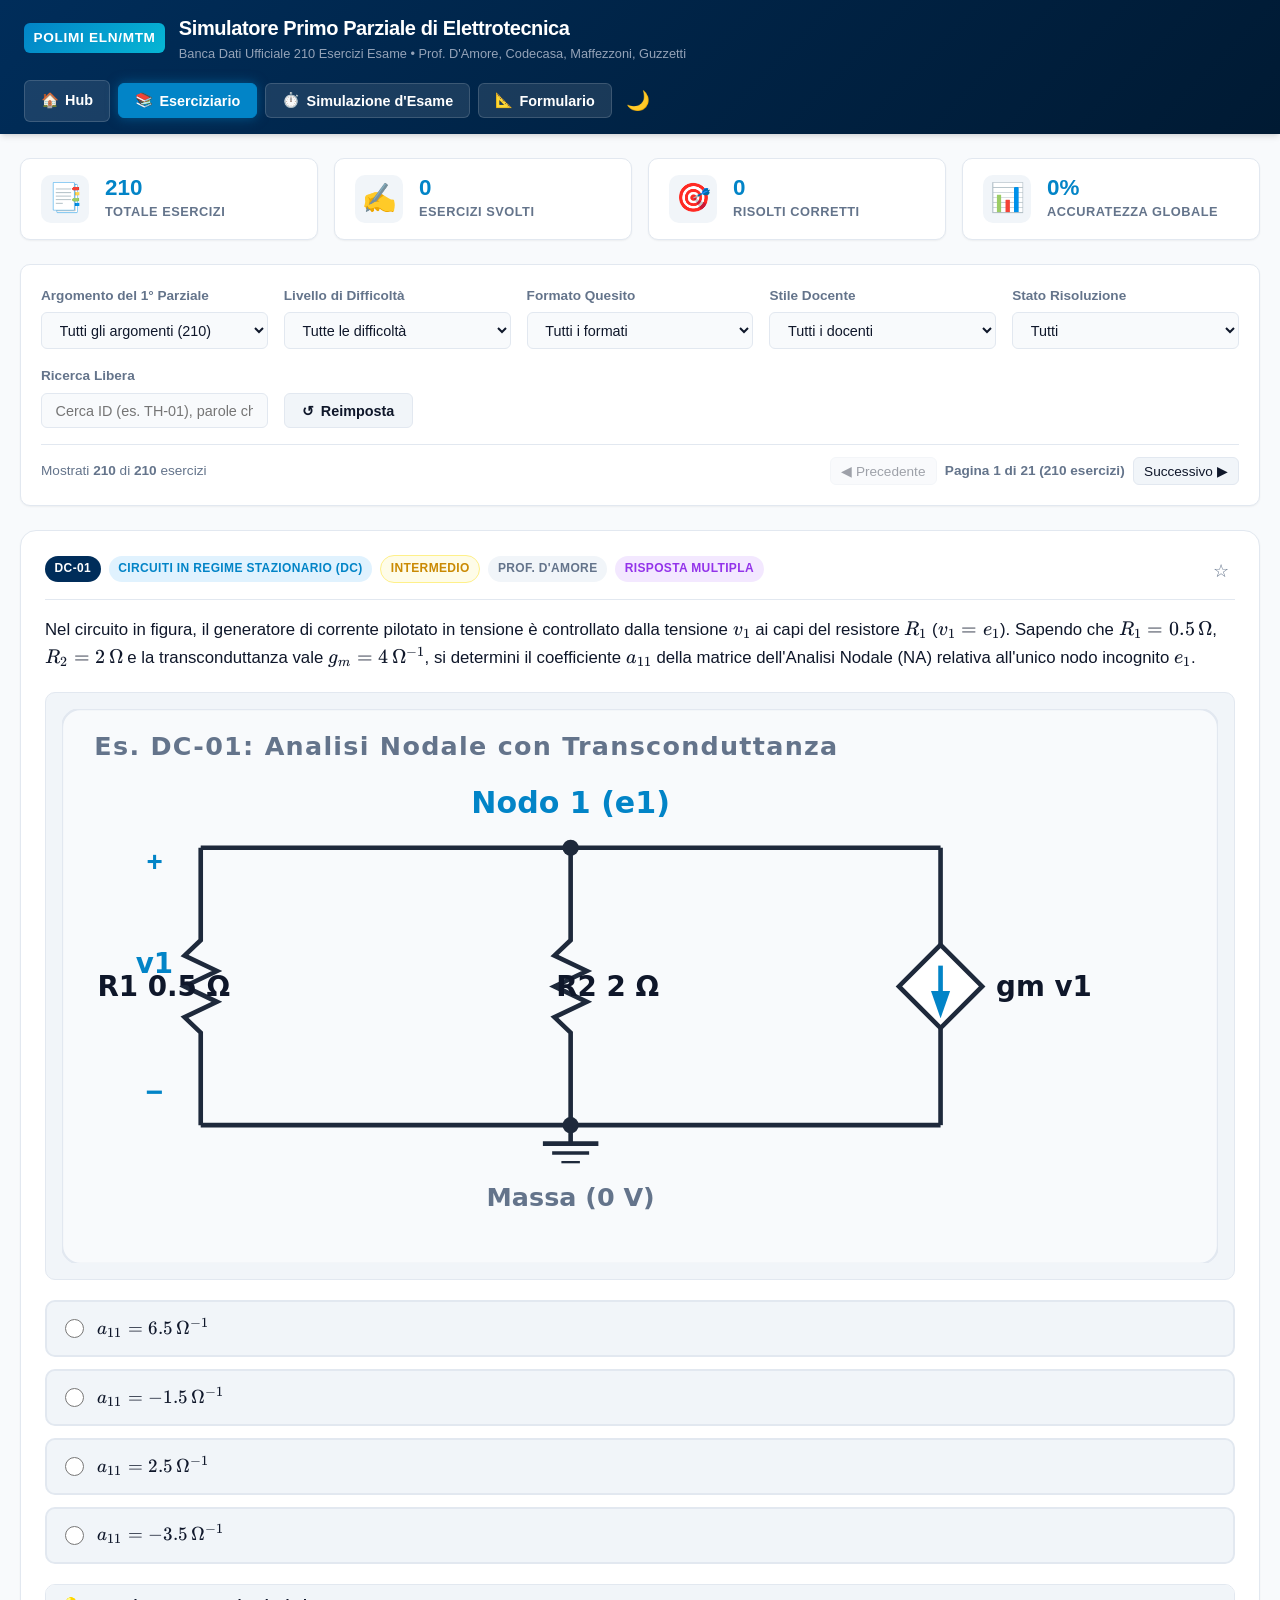
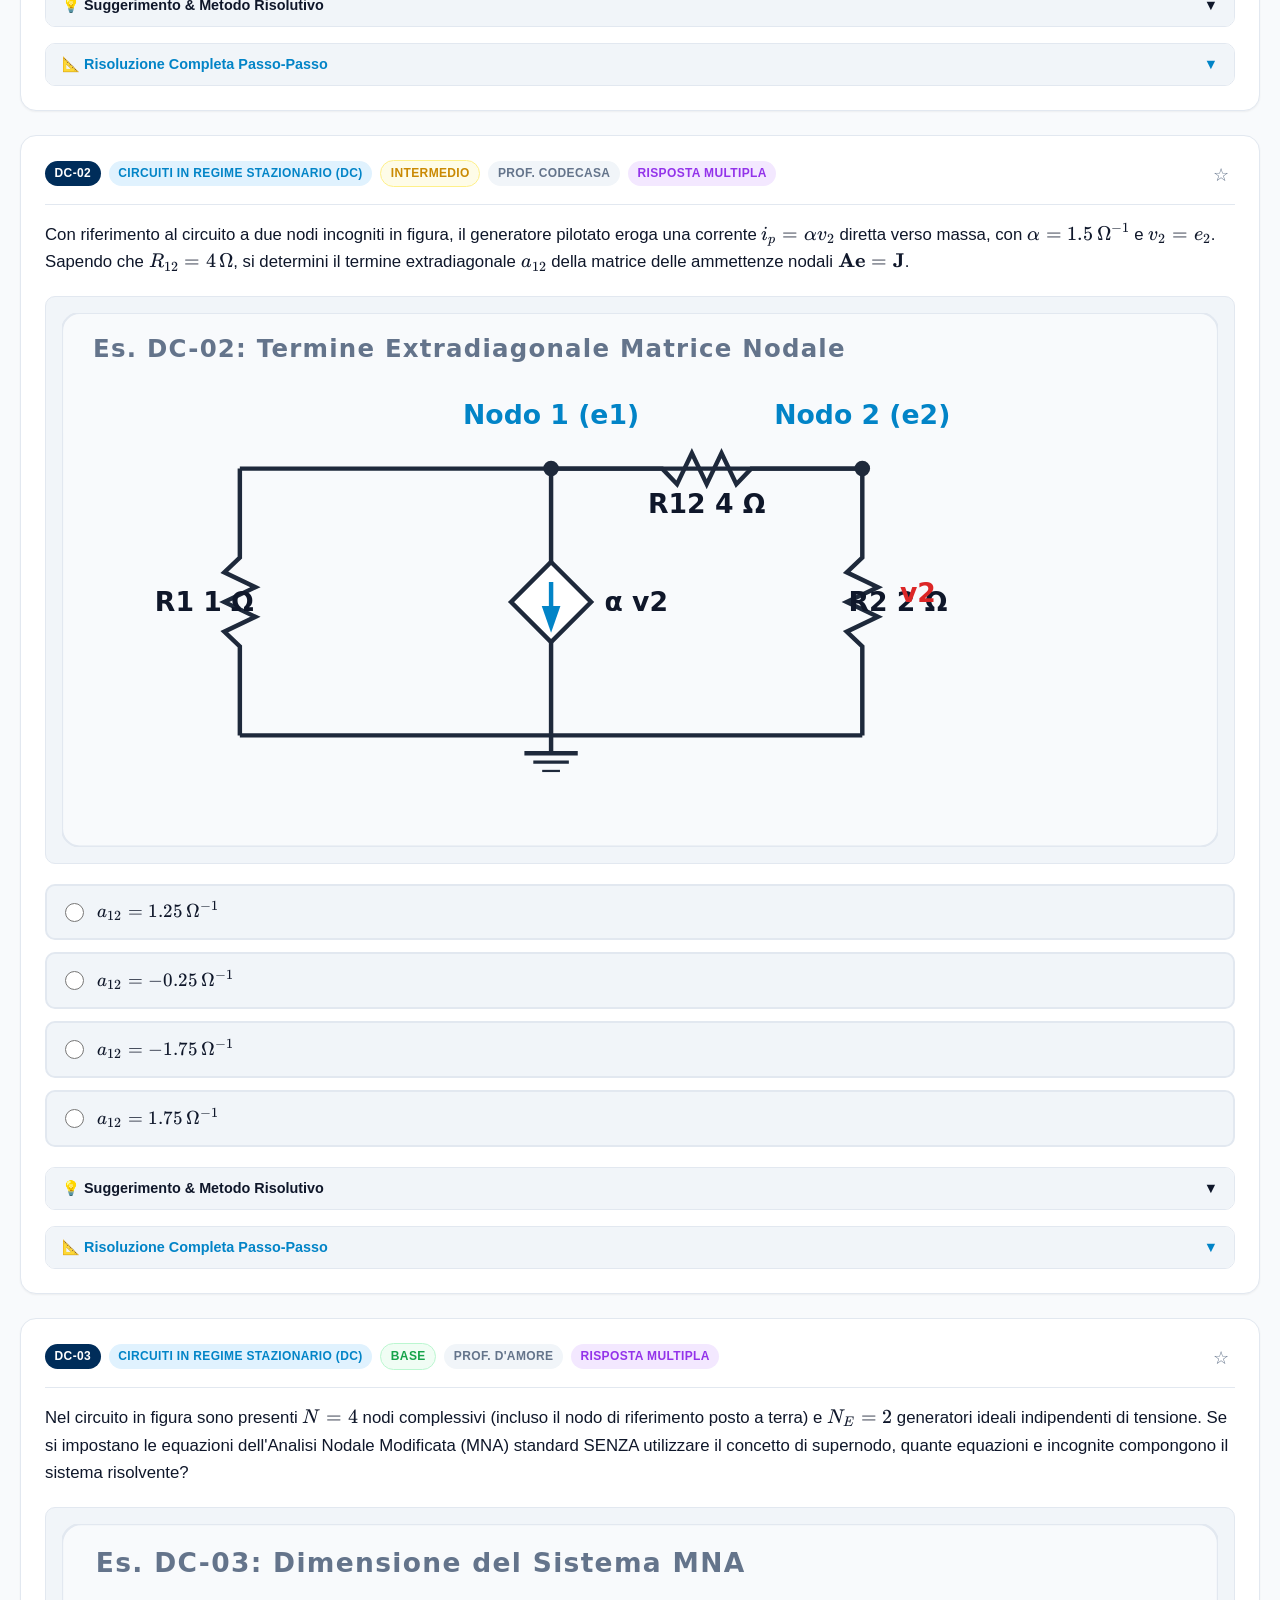
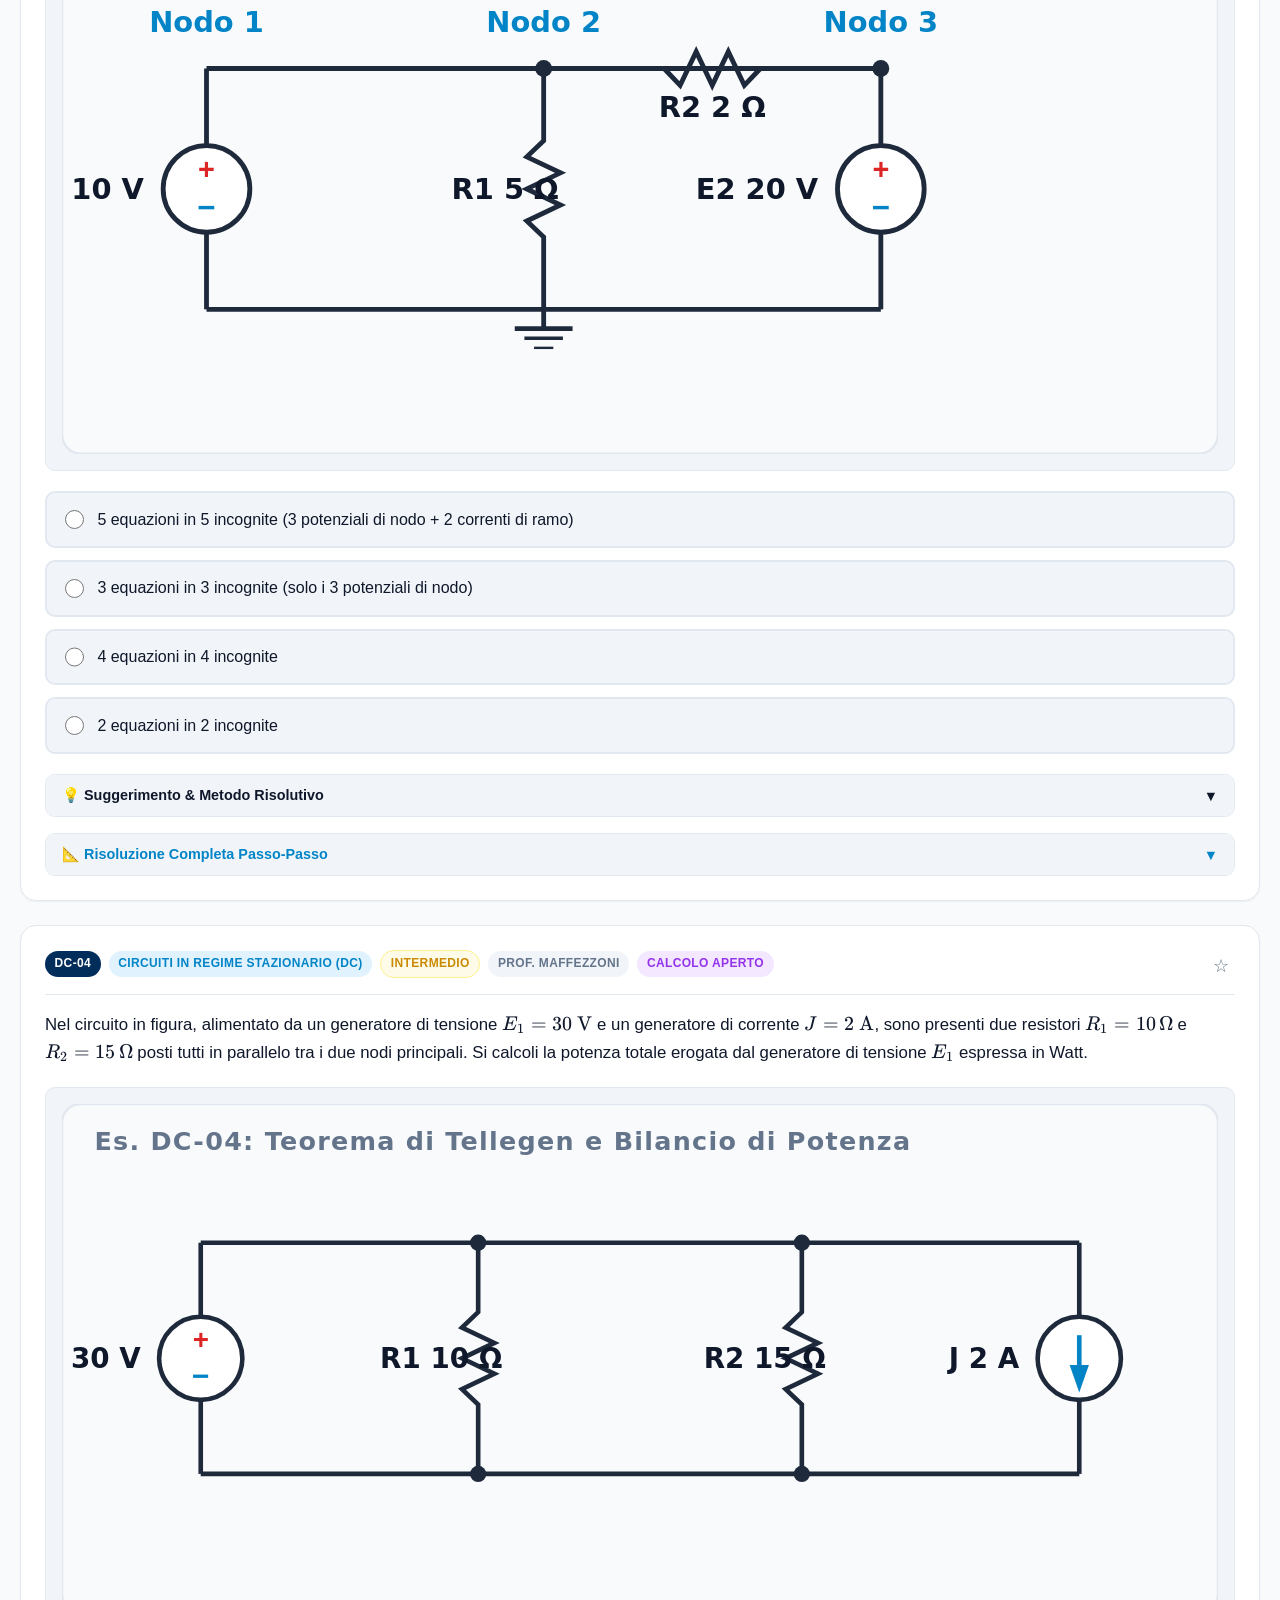
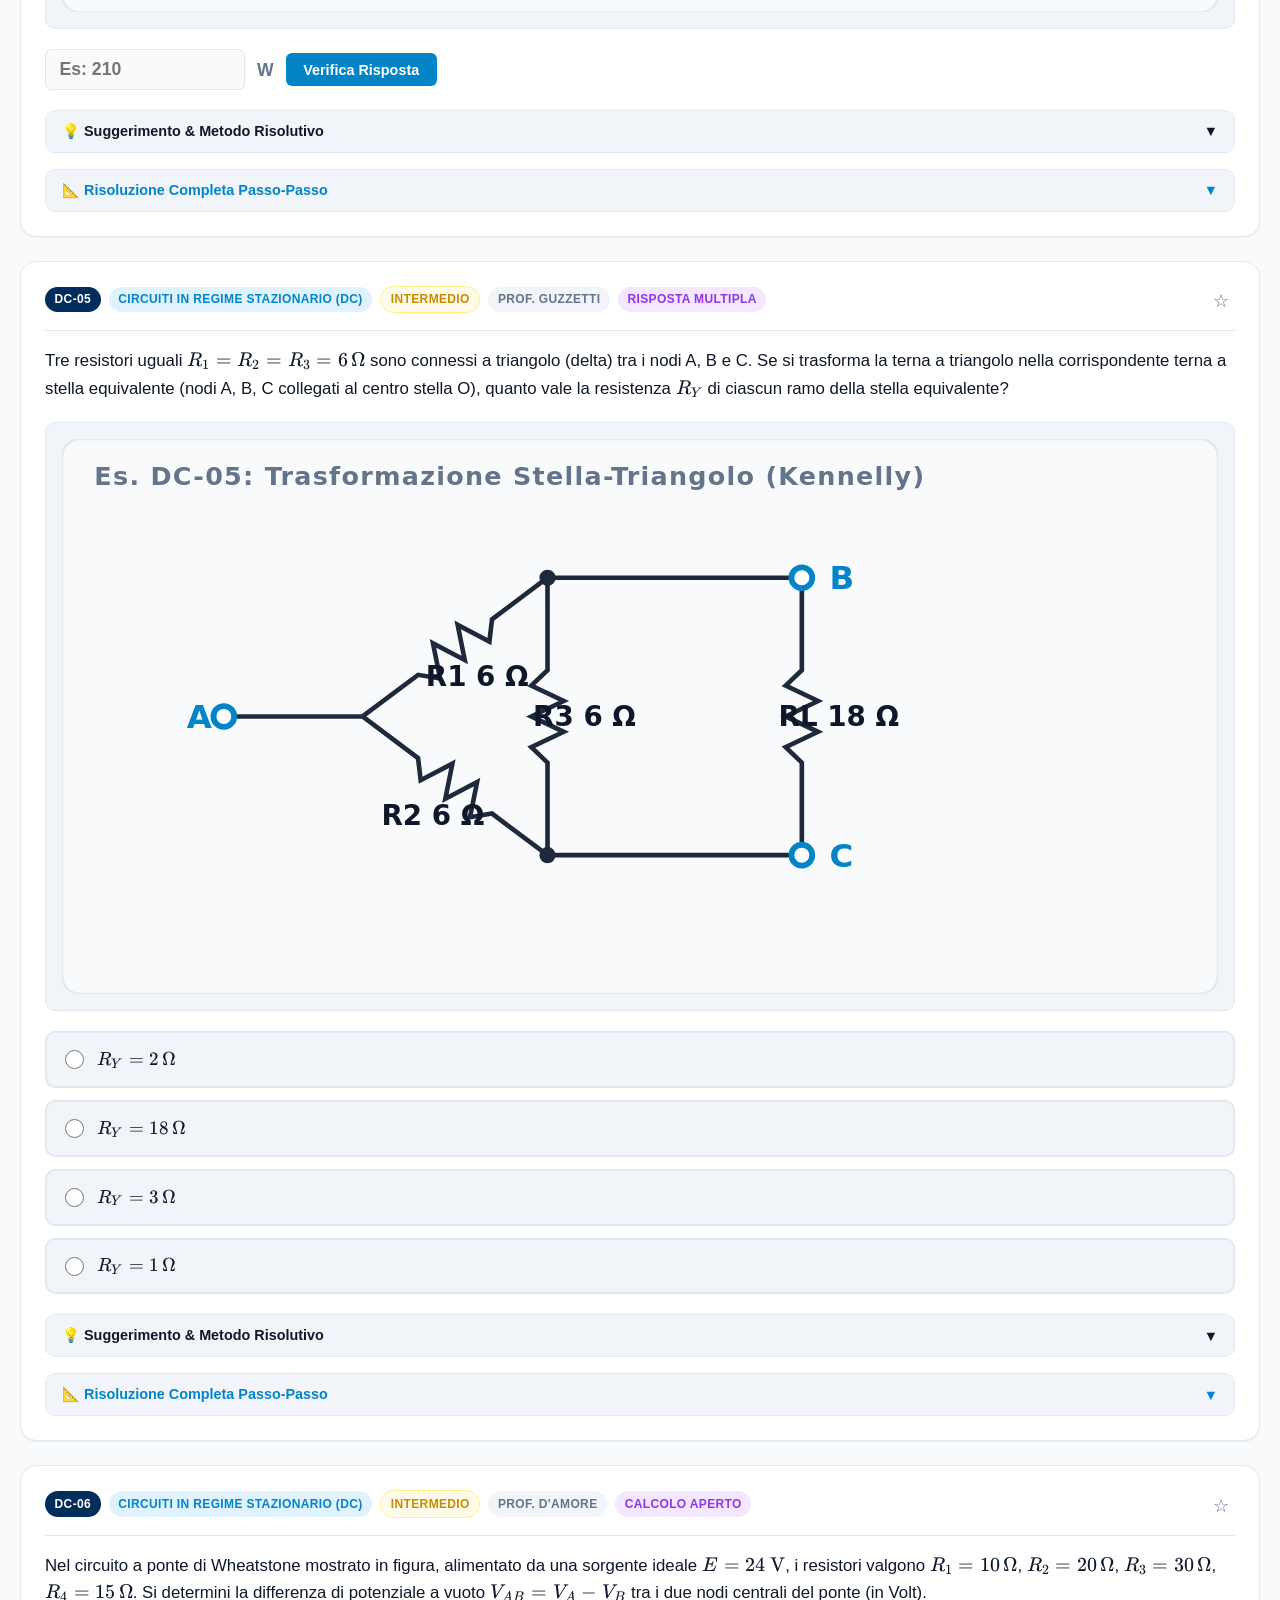
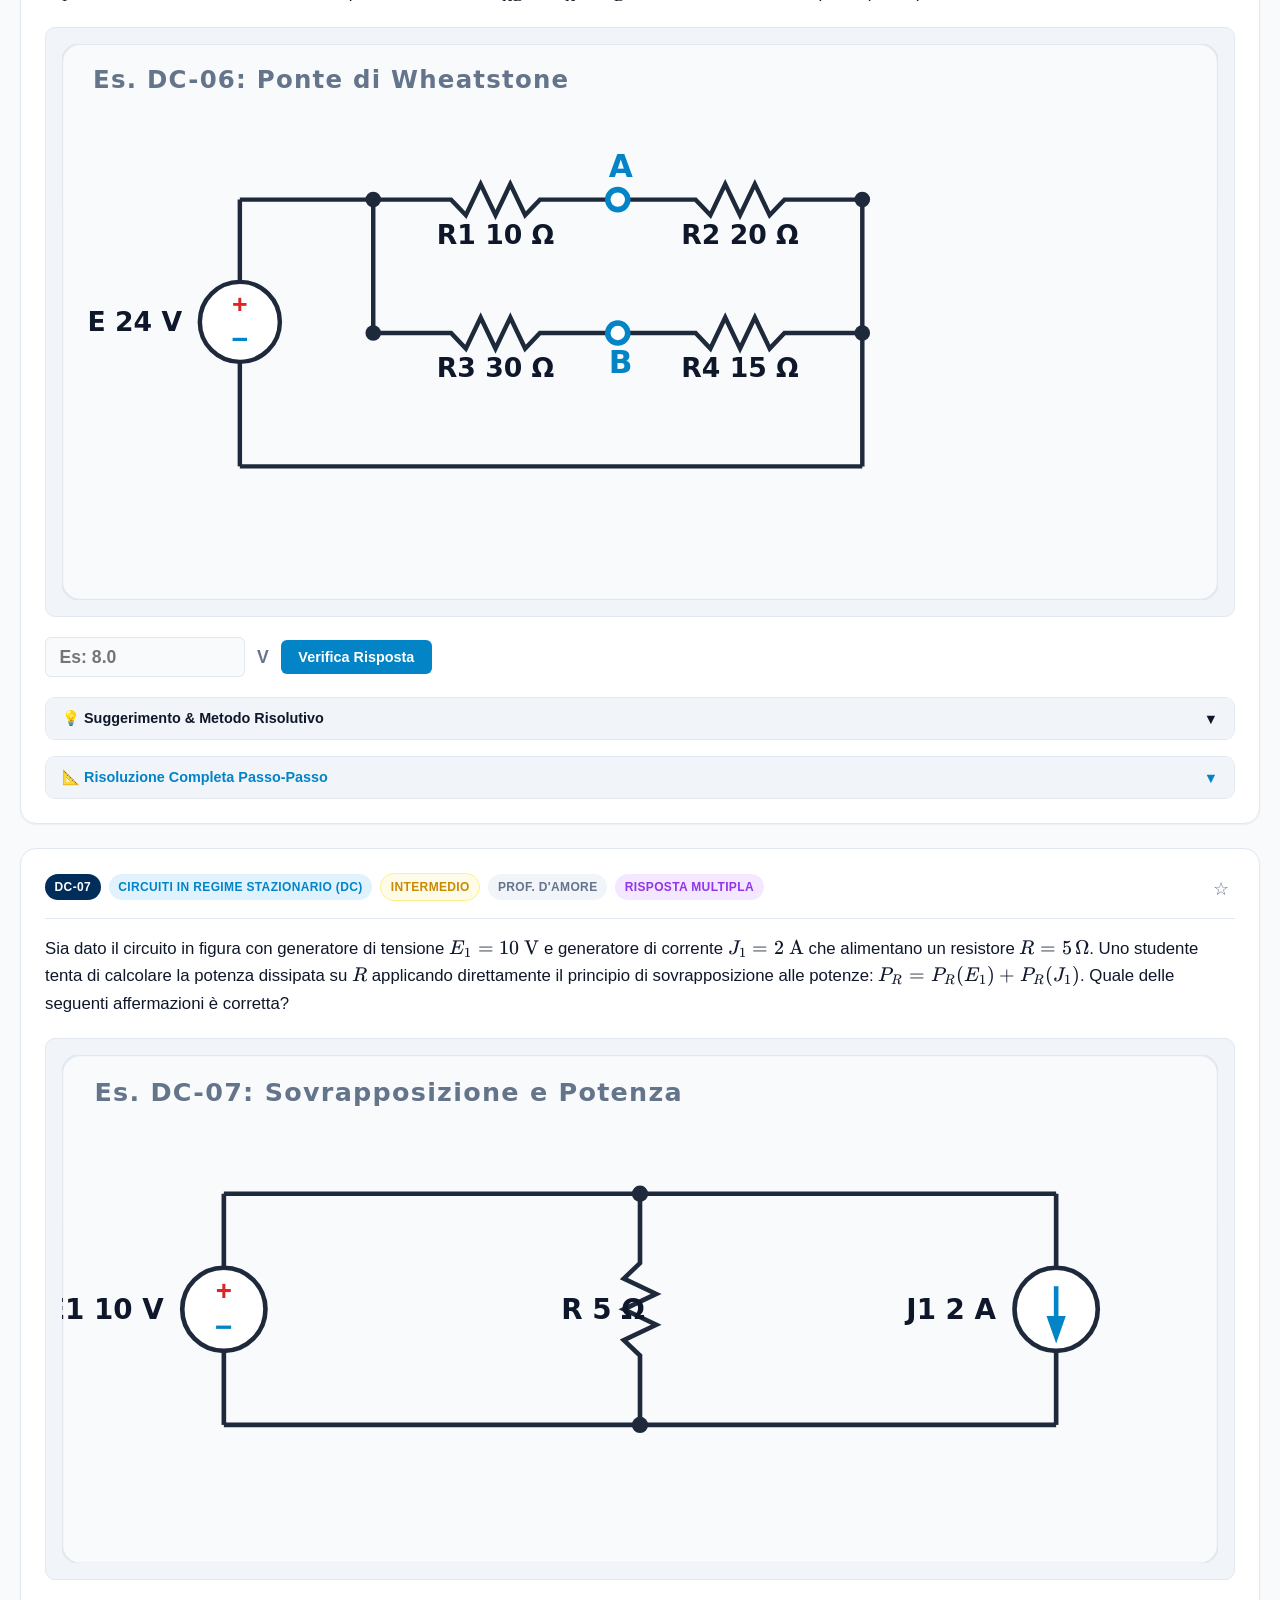
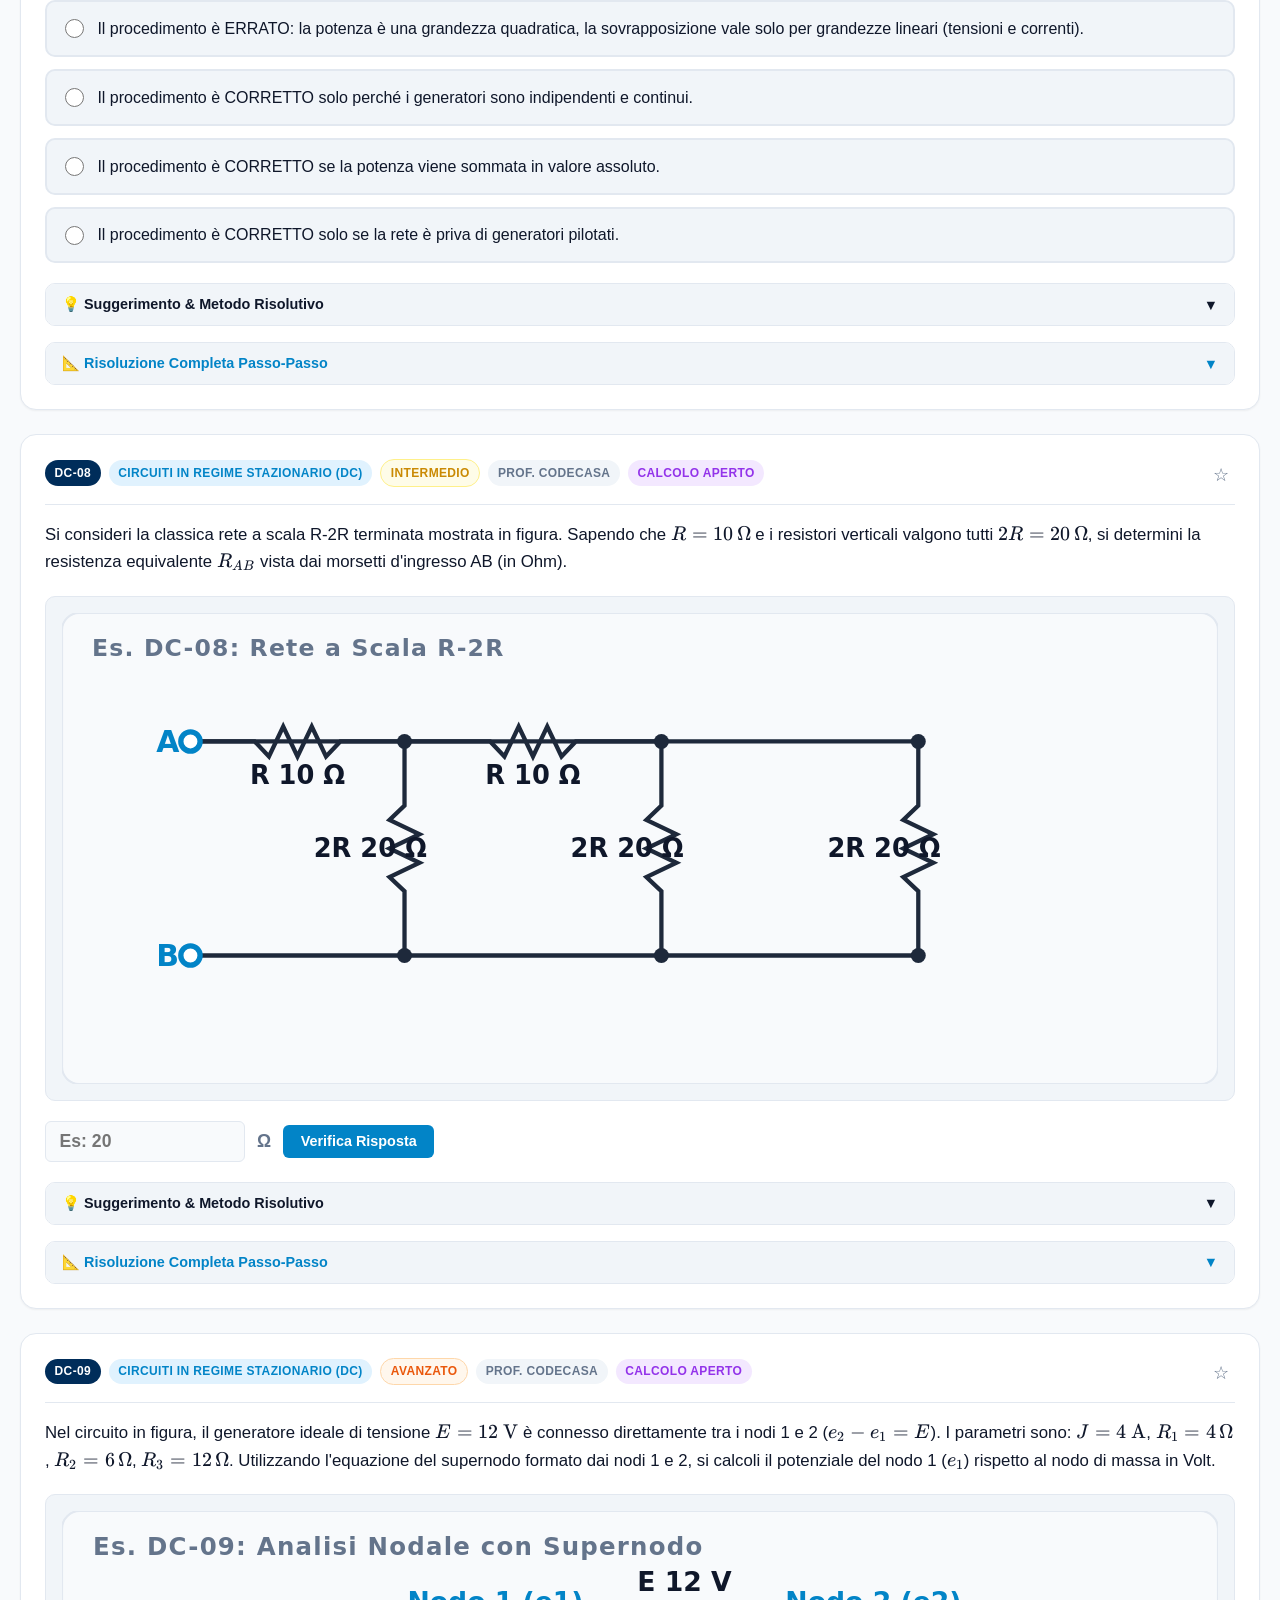
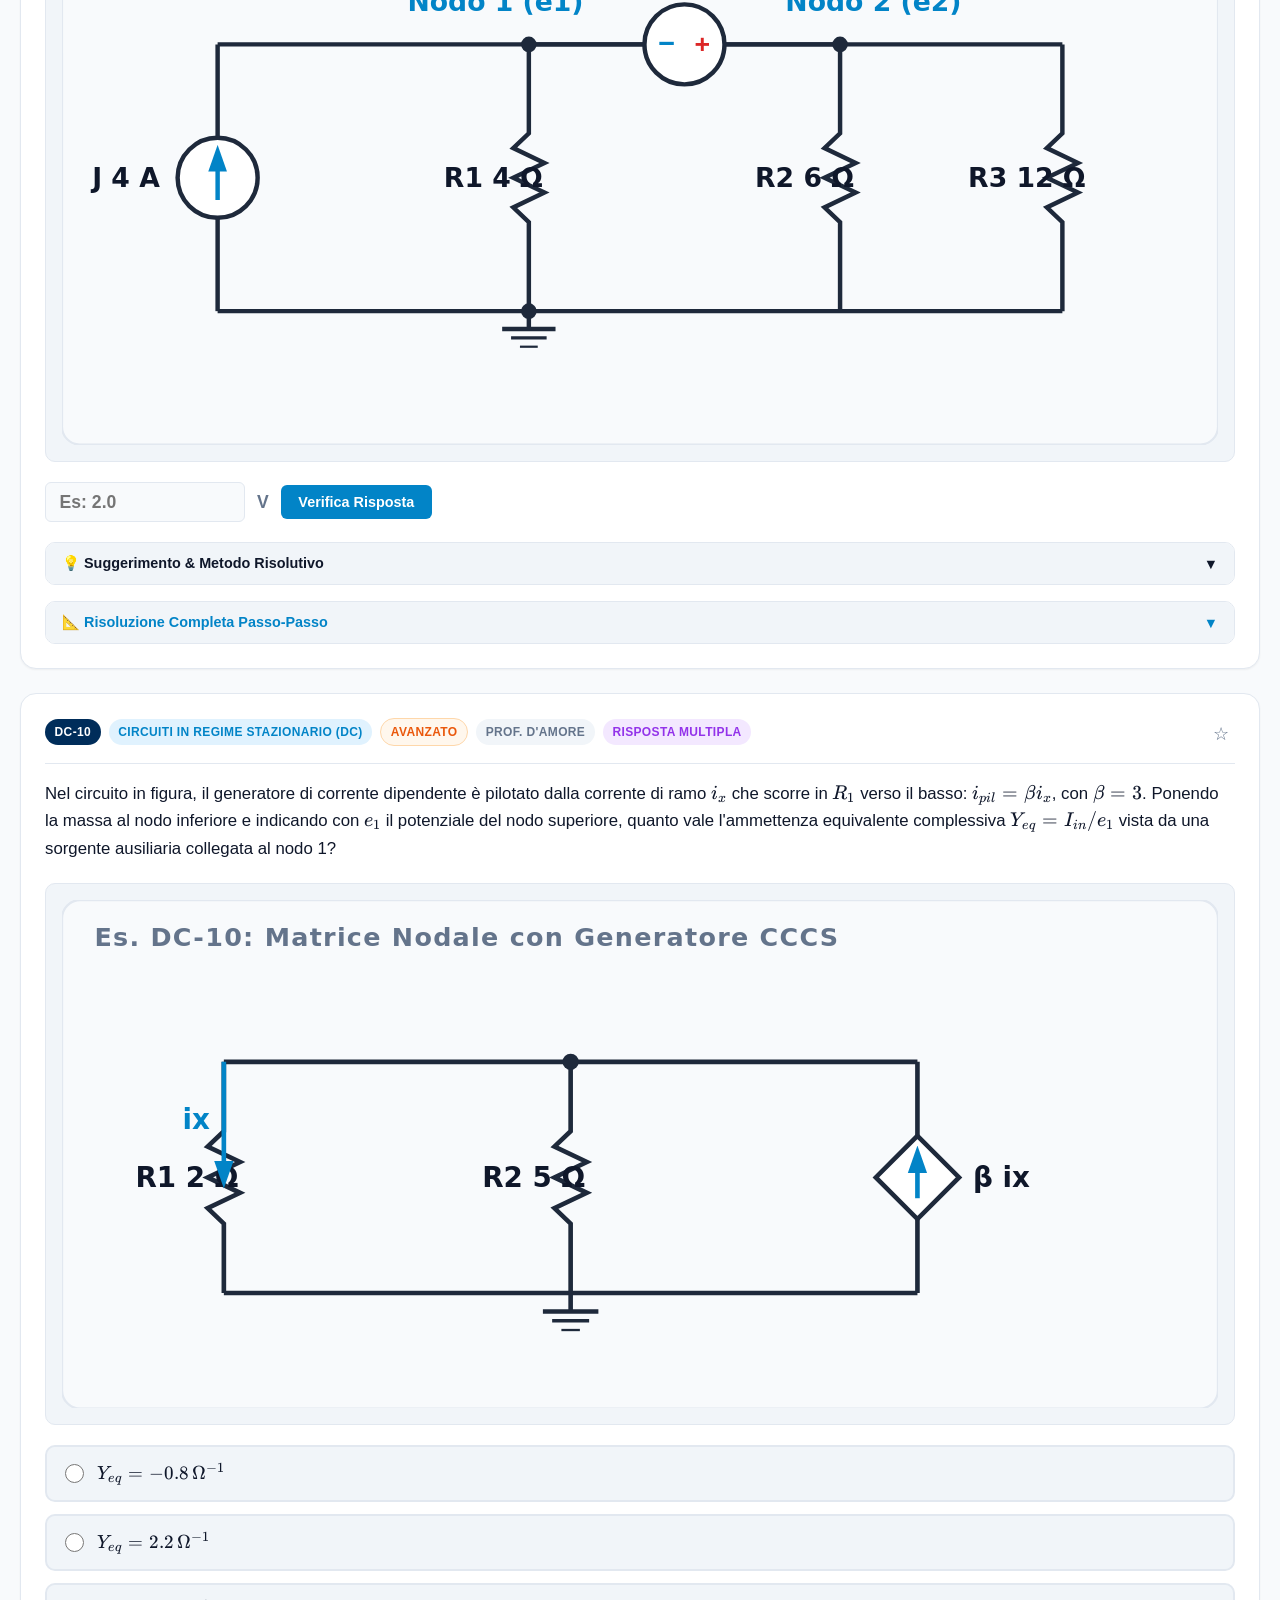
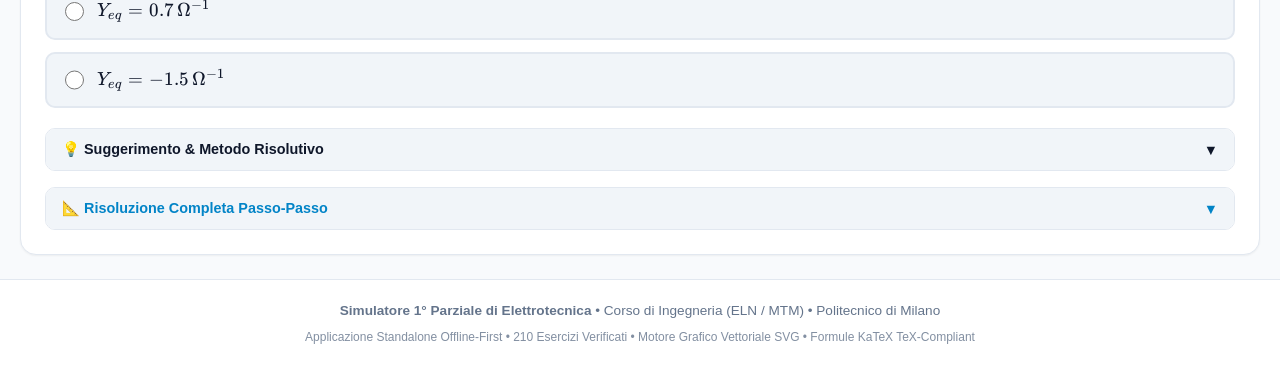
==== simulatore/index.html @ 7eca5eda "Initial commit: Elettrotecnica Polimi Complete Hub (Teoria, Simulatore 1P, Gym Quiz, Download)" ====
<!DOCTYPE html>
<html lang="it">
<head>
  <meta charset="UTF-8">
  <meta name="viewport" content="width=device-width, initial-scale=1.0">
  <title>Simulatore 1° Parziale di Elettrotecnica | Politecnico di Milano</title>
  
  <!-- Local KaTeX for 100% Offline Math Rendering Styles -->
  <link rel="stylesheet" href="lib/katex/katex.min.css">

  <!-- Application Stylesheet -->
  <link rel="stylesheet" href="css/style.css">
</head>
<body>

  <!-- Top Navigation Header -->
  <header class="app-header">
    <div class="header-container">
      <div class="brand-section">
        <span class="brand-badge">Polimi ELN/MTM</span>
        <div>
          <div class="brand-title">Simulatore Primo Parziale di Elettrotecnica</div>
          <div class="brand-sub">Banca Dati Ufficiale 210 Esercizi Esame • Prof. D'Amore, Codecasa, Maffezzoni, Guzzetti</div>
        </div>
      </div>

      <nav class="header-nav">
        <a href="../index.html" class="nav-btn" style="text-decoration:none; display:inline-flex; align-items:center; gap:6px;"><span>🏠</span><span>Hub</span></a>
        <button id="nav-practice-btn" class="nav-btn active">
          <span>📚</span>
          <span>Eserciziario</span>
        </button>
        <button id="nav-exam-btn" class="nav-btn">
          <span>⏱️</span>
          <span>Simulazione d'Esame</span>
        </button>
        <button id="nav-formula-btn" class="nav-btn">
          <span>📐</span>
          <span>Formulario</span>
        </button>
        <button id="theme-toggle-btn" class="theme-toggle-btn" title="Cambia tema">
          🌙
        </button>
      </nav>
    </div>
  </header>

  <!-- Main Application Body -->
  <main class="app-main">
    
    <!-- Stats Ribbon -->
    <section class="stats-ribbon">
      <div class="stat-card">
        <div class="stat-icon">📑</div>
        <div class="stat-content">
          <div class="stat-val" id="stat-total">210</div>
          <div class="stat-lbl">Totale Esercizi</div>
        </div>
      </div>
      <div class="stat-card">
        <div class="stat-icon">✍️</div>
        <div class="stat-content">
          <div class="stat-val" id="stat-done">0</div>
          <div class="stat-lbl">Esercizi Svolti</div>
        </div>
      </div>
      <div class="stat-card">
        <div class="stat-icon">🎯</div>
        <div class="stat-content">
          <div class="stat-val" id="stat-correct">0</div>
          <div class="stat-lbl">Risolti Corretti</div>
        </div>
      </div>
      <div class="stat-card">
        <div class="stat-icon">📊</div>
        <div class="stat-content">
          <div class="stat-val" id="stat-accuracy">0%</div>
          <div class="stat-lbl">Accuratezza Globale</div>
        </div>
      </div>
    </section>

    <!-- VIEW 1: Allenamento / Eserciziario -->
    <section id="practice-view" class="view-section active">
      
      <!-- Filter Toolbar -->
      <div class="toolbar-card">
        <div class="toolbar-grid">
          <div class="form-group">
            <label for="filter-topic">Argomento del 1° Parziale</label>
            <select id="filter-topic" class="form-control">
              <option value="all">Tutti gli argomenti (210)</option>
              <option value="Circuiti in Regime Stazionario (DC)">1. Regime Stazionario DC & MNA</option>
              <option value="Thévenin, Norton & Generatori Pilotati">2. Thévenin, Norton & Generatori Pilotati</option>
              <option value="Bipoli Non Lineari & Diodi Ideali">3. Bipoli Non Lineari & Diodi Ideali</option>
              <option value="Amplificatori Operazionali (OP-AMP)">4. Amplificatori Operazionali (OP-AMP)</option>
              <option value="Doppi Bipoli & Trasformatore Ideale">5. Doppi Bipoli & Trasformatore Ideale</option>
              <option value="Regime Sinusoidale Monofase (AC)">6. Regime Sinusoidale Monofase (AC)</option>
            </select>
          </div>

          <div class="form-group">
            <label for="filter-difficulty">Livello di Difficoltà</label>
            <select id="filter-difficulty" class="form-control">
              <option value="all">Tutte le difficoltà</option>
              <option value="Base">Base</option>
              <option value="Intermedio">Intermedio</option>
              <option value="Avanzato">Avanzato</option>
              <option value="Stile Esame Complesso">Stile Esame Complesso</option>
            </select>
          </div>

          <div class="form-group">
            <label for="filter-type">Formato Quesito</label>
            <select id="filter-type" class="form-control">
              <option value="all">Tutti i formati</option>
              <option value="mcq">Risposta Multipla (Stile WeBeep)</option>
              <option value="numeric">Esercizio Numerico / Calcolo Aperto</option>
            </select>
          </div>

          <div class="form-group">
            <label for="filter-professor">Stile Docente</label>
            <select id="filter-professor" class="form-control">
              <option value="all">Tutti i docenti</option>
              <option value="Prof. D'Amore">Prof. Dario D'Amore</option>
              <option value="Prof. Codecasa">Prof. Lorenzo Codecasa</option>
              <option value="Prof. Maffezzoni">Prof. Paolo Maffezzoni</option>
              <option value="Prof. Guzzetti">Prof. Sergio Guzzetti</option>
            </select>
          </div>

          <div class="form-group">
            <label for="filter-status">Stato Risoluzione</label>
            <select id="filter-status" class="form-control">
              <option value="all">Tutti</option>
              <option value="todo">Da svolgere</option>
              <option value="correct">Risolti Corretti ✓</option>
              <option value="wrong">Errati ✗</option>
              <option value="bookmarked">Preferiti ★</option>
            </select>
          </div>

          <div class="form-group" style="flex: 2;">
            <label for="input-search">Ricerca Libera</label>
            <input type="text" id="input-search" class="form-control" placeholder="Cerca ID (es. TH-01), parole chiave, formule...">
          </div>

          <div class="toolbar-actions">
            <button id="btn-reset-filters" class="btn btn-secondary" title="Reimposta tutti i filtri">
              <span>↺</span> Reimposta
            </button>
          </div>
        </div>

        <!-- Filter Summary & Pagination bar -->
        <div class="filter-summary">
          <div>
            Mostrati <strong id="filtered-count">210</strong> di <strong id="total-count">210</strong> esercizi
          </div>
          <div class="pagination-controls">
            <button id="btn-prev-page" class="page-btn">◀ Precedente</button>
            <span id="pagination-info" style="font-weight: 600;">Pagina 1 di 21</span>
            <button id="btn-next-page" class="page-btn">Successivo ▶</button>
          </div>
        </div>
      </div>

      <!-- Exercise Cards Container -->
      <div id="exercises-list" class="exercises-list">
        <!-- Rendered dynamically by app.js -->
      </div>
    </section>

    <!-- VIEW 2: Simulazione d'Esame Ufficiale -->
    <section id="exam-view" class="view-section">
      
      <!-- Exam Setup Screen -->
      <div id="exam-setup-section">
        <!-- Populated dynamically by showExamSetup() -->
      </div>

      <!-- Exam Active Simulation Screen -->
      <div id="exam-active-section" style="display: none;">
        <div class="exam-view-header">
          <div>
            <h3 style="font-size: 1.25rem; font-weight: 800; color: var(--polimi-blue);">Simulazione Ufficiale 1° Parziale in Corso</h3>
            <span style="font-size: 0.85rem; color: var(--text-muted);">Rispondi ai quesiti e consegna prima dello scadere del timer.</span>
          </div>
          <div style="display: flex; align-items: center; gap: 1rem;">
            <div id="exam-timer" class="exam-timer-display">⏱️ 90:00</div>
            <button id="btn-exam-submit" class="btn btn-danger">Consegna Prova</button>
          </div>
        </div>

        <div class="exam-layout-grid">
          <!-- Current Question Container -->
          <div class="exam-main-panel">
            <div id="exam-question-container">
              <!-- Rendered by renderExamQuestion() -->
            </div>
            
            <div style="display: flex; justify-content: space-between; margin-top: 1.5rem;">
              <button id="btn-exam-prev" class="btn btn-secondary">◀ Quesito Precedente</button>
              <button id="btn-exam-next" class="btn btn-primary">Quesito Successivo ▶</button>
            </div>
          </div>

          <!-- Question Navigator Palette -->
          <aside class="palette-box">
            <div class="palette-title">Mappa dei Quesiti</div>
            <div id="exam-palette" class="palette-grid">
              <!-- Buttons 1..N generated dynamically -->
            </div>
            <div style="font-size: 0.8rem; color: var(--text-muted); display: flex; flex-direction: column; gap: 0.25rem;">
              <div><span style="display:inline-block; width:10px; height:10px; background:#dbeafe; border:1px solid #93c5fd; border-radius:2px; margin-right:4px;"></span> Risposto</div>
              <div><span style="display:inline-block; width:10px; height:10px; background:var(--bg-subtle); border:1px solid var(--border-color); border-radius:2px; margin-right:4px;"></span> Non Risposto</div>
              <div><span style="color:#f59e0b; margin-right:4px;">★</span> Segnato per revisione</div>
            </div>
          </aside>
        </div>
      </div>

      <!-- Exam Result / Report Screen -->
      <div id="exam-result-section" style="display: none;">
        <!-- Populated dynamically by renderExamReport() -->
      </div>
    </section>

  </main>

  <!-- Formula Sheet Modal -->
  <div id="formula-modal" class="modal-overlay">
    <div class="modal-content">
      <div class="modal-header">
        <h3>📐 Formulario Ufficiale 1° Parziale di Elettrotecnica</h3>
        <button id="formula-close-btn" class="modal-close">&times;</button>
      </div>
      <div class="modal-body">
        <div id="formula-tabs-container" class="formula-tab-nav">
          <!-- Rendered dynamically -->
        </div>
        <div id="formula-cards-container">
          <!-- Rendered dynamically -->
        </div>
      </div>
    </div>
  </div>

  <!-- Footer -->
  <footer class="app-footer">
    <p>
      <strong>Simulatore 1° Parziale di Elettrotecnica</strong> • Corso di Ingegneria (ELN / MTM) • Politecnico di Milano
    </p>
    <p style="font-size: 0.75rem; margin-top: 0.35rem; opacity: 0.8;">
      Applicazione Standalone Offline-First • 210 Esercizi Verificati • Motore Grafico Vettoriale SVG • Formule KaTeX TeX-Compliant
    </p>
  </footer>

  <!-- Local KaTeX Offline Engine & Auto-Render -->
  <script src="lib/katex/katex.min.js"></script>
  <script src="lib/katex/auto-render.min.js"></script>

  <!-- Application Data & Logic Scripts -->
  <script src="js/exercises-data.js"></script>
  <script src="js/formula-sheet.js"></script>
  <script src="js/app.js"></script>
</body>
</html>
---- simulatore/css/style.css ----
/* ==========================================================================
   Simulatore Primo Parziale di Elettrotecnica - Politecnico di Milano
   Modern, Responsive, Offline-First Engineering CSS
   ========================================================================== */

:root {
  --polimi-blue: #002d5a;
  --polimi-blue-light: #004385;
  --polimi-accent: #0284c7;
  --polimi-accent-hover: #0369a1;
  --polimi-cyan: #06b6d4;
  --bg-main: #f8fafc;
  --bg-card: #ffffff;
  --bg-subtle: #f1f5f9;
  --text-main: #0f172a;
  --text-muted: #64748b;
  --border-color: #e2e8f0;
  --border-focus: #0284c7;
  --success: #16a34a;
  --success-bg: #dcfce7;
  --danger: #dc2626;
  --danger-bg: #fee2e2;
  --warning: #d97706;
  --warning-bg: #fef3c7;
  --info: #0284c7;
  --info-bg: #e0f2fe;
  --shadow-sm: 0 1px 2px 0 rgb(0 0 0 / 0.05);
  --shadow-md: 0 4px 6px -1px rgb(0 0 0 / 0.1), 0 2px 4px -2px rgb(0 0 0 / 0.1);
  --shadow-lg: 0 10px 15px -3px rgb(0 0 0 / 0.1), 0 4px 6px -4px rgb(0 0 0 / 0.1);
  --radius-sm: 6px;
  --radius-md: 10px;
  --radius-lg: 16px;
  --transition: all 0.2s cubic-bezier(0.4, 0, 0.2, 1);
}

[data-theme="dark"] {
  --polimi-blue: #0f172a;
  --polimi-blue-light: #1e293b;
  --polimi-accent: #38bdf8;
  --polimi-accent-hover: #7dd3fc;
  --bg-main: #090d16;
  --bg-card: #131a29;
  --bg-subtle: #1e293b;
  --text-main: #f8fafc;
  --text-muted: #94a3b8;
  --border-color: #334155;
  --success-bg: #14532d;
  --danger-bg: #7f1d1d;
  --warning-bg: #78350f;
  --info-bg: #0c4a6e;
}

* {
  box-sizing: border-box;
  margin: 0;
  padding: 0;
}

body {
  font-family: -apple-system, BlinkMacSystemFont, "Segoe UI", Roboto, "Helvetica Neue", Arial, sans-serif;
  background-color: var(--bg-main);
  color: var(--text-main);
  line-height: 1.6;
  min-height: 100vh;
  display: flex;
  flex-direction: column;
  transition: background-color 0.3s ease, color 0.3s ease;
}

/* Header & Navigation Bar */
header.app-header {
  background: linear-gradient(135deg, var(--polimi-blue) 0%, #001a33 100%);
  color: #ffffff;
  padding: 0.75rem 1.5rem;
  box-shadow: var(--shadow-md);
  position: sticky;
  top: 0;
  z-index: 1000;
}

.header-container {
  max-width: 1400px;
  margin: 0 auto;
  display: flex;
  align-items: center;
  justify-content: space-between;
  flex-wrap: wrap;
  gap: 1rem;
}

.brand-section {
  display: flex;
  align-items: center;
  gap: 0.85rem;
}

.brand-badge {
  background: linear-gradient(135deg, #0284c7, #06b6d4);
  color: #ffffff;
  font-weight: 800;
  font-size: 0.85rem;
  padding: 0.25rem 0.6rem;
  border-radius: var(--radius-sm);
  letter-spacing: 0.05em;
  text-transform: uppercase;
}

.brand-title {
  font-size: 1.25rem;
  font-weight: 700;
  letter-spacing: -0.02em;
}

.brand-sub {
  font-size: 0.8rem;
  color: #94a3b8;
  font-weight: 400;
}

.header-nav {
  display: flex;
  align-items: center;
  gap: 0.5rem;
}

.nav-btn {
  background: rgba(255, 255, 255, 0.1);
  border: 1px solid rgba(255, 255, 255, 0.15);
  color: #ffffff;
  padding: 0.5rem 1rem;
  border-radius: var(--radius-sm);
  font-size: 0.9rem;
  font-weight: 600;
  cursor: pointer;
  display: inline-flex;
  align-items: center;
  gap: 0.4rem;
  transition: var(--transition);
}

.nav-btn:hover {
  background: rgba(255, 255, 255, 0.2);
}

.nav-btn.active {
  background: var(--polimi-accent);
  border-color: var(--polimi-accent);
  color: #ffffff;
  box-shadow: 0 0 12px rgba(2, 132, 199, 0.5);
}

.theme-toggle-btn {
  background: transparent;
  border: none;
  color: #ffffff;
  font-size: 1.2rem;
  cursor: pointer;
  padding: 0.4rem;
  border-radius: 50%;
  display: flex;
  align-items: center;
  justify-content: center;
  transition: var(--transition);
}

.theme-toggle-btn:hover {
  background: rgba(255, 255, 255, 0.15);
}

/* Main Container */
main.app-main {
  flex: 1;
  max-width: 1400px;
  width: 100%;
  margin: 1.5rem auto;
  padding: 0 1.25rem;
}

/* View Switcher */
.view-section {
  display: none;
}

.view-section.active {
  display: block;
}

/* Stats Ribbon */
.stats-ribbon {
  display: grid;
  grid-template-columns: repeat(auto-fit, minmax(200px, 1fr));
  gap: 1rem;
  margin-bottom: 1.5rem;
}

.stat-card {
  background: var(--bg-card);
  border: 1px solid var(--border-color);
  padding: 1rem 1.25rem;
  border-radius: var(--radius-md);
  box-shadow: var(--shadow-sm);
  display: flex;
  align-items: center;
  gap: 1rem;
}

.stat-icon {
  font-size: 1.75rem;
  background: var(--bg-subtle);
  width: 48px;
  height: 48px;
  display: flex;
  align-items: center;
  justify-content: center;
  border-radius: var(--radius-md);
}

.stat-content .stat-val {
  font-size: 1.4rem;
  font-weight: 800;
  color: var(--polimi-accent);
  line-height: 1.2;
}

.stat-content .stat-lbl {
  font-size: 0.8rem;
  color: var(--text-muted);
  text-transform: uppercase;
  letter-spacing: 0.04em;
  font-weight: 600;
}

/* Controls & Filter Toolbar */
.toolbar-card {
  background: var(--bg-card);
  border: 1px solid var(--border-color);
  border-radius: var(--radius-md);
  padding: 1.25rem;
  margin-bottom: 1.5rem;
  box-shadow: var(--shadow-sm);
}

.toolbar-grid {
  display: grid;
  grid-template-columns: repeat(auto-fit, minmax(220px, 1fr));
  gap: 1rem;
  align-items: flex-end;
}

.form-group {
  display: flex;
  flex-direction: column;
  gap: 0.35rem;
}

.form-group label {
  font-size: 0.85rem;
  font-weight: 700;
  color: var(--text-muted);
}

.form-control {
  background: var(--bg-main);
  border: 1px solid var(--border-color);
  color: var(--text-main);
  padding: 0.55rem 0.85rem;
  border-radius: var(--radius-sm);
  font-size: 0.9rem;
  outline: none;
  transition: var(--transition);
}

.form-control:focus {
  border-color: var(--border-focus);
  box-shadow: 0 0 0 3px rgba(2, 132, 199, 0.15);
}

.toolbar-actions {
  display: flex;
  gap: 0.5rem;
  flex-wrap: wrap;
}

.btn {
  padding: 0.55rem 1.1rem;
  border-radius: var(--radius-sm);
  font-size: 0.9rem;
  font-weight: 600;
  cursor: pointer;
  border: none;
  display: inline-flex;
  align-items: center;
  justify-content: center;
  gap: 0.4rem;
  transition: var(--transition);
}

.btn-primary {
  background: var(--polimi-accent);
  color: #ffffff;
}

.btn-primary:hover {
  background: var(--polimi-accent-hover);
}

.btn-secondary {
  background: var(--bg-subtle);
  color: var(--text-main);
  border: 1px solid var(--border-color);
}

.btn-secondary:hover {
  background: var(--border-color);
}

.btn-success {
  background: var(--success);
  color: #ffffff;
}

.btn-success:hover {
  background: #15803d;
}

.btn-danger {
  background: var(--danger);
  color: #ffffff;
}

.btn-danger:hover {
  background: #b91c1c;
}

/* Pagination & Active Filter Badges */
.filter-summary {
  display: flex;
  align-items: center;
  justify-content: space-between;
  margin-top: 1rem;
  padding-top: 0.75rem;
  border-top: 1px solid var(--border-color);
  font-size: 0.85rem;
  color: var(--text-muted);
}

.pagination-controls {
  display: flex;
  align-items: center;
  gap: 0.5rem;
}

.page-btn {
  background: var(--bg-subtle);
  border: 1px solid var(--border-color);
  color: var(--text-main);
  padding: 0.3rem 0.65rem;
  border-radius: var(--radius-sm);
  cursor: pointer;
  font-size: 0.85rem;
}

.page-btn:disabled {
  opacity: 0.4;
  cursor: not-allowed;
}

/* Exercise Cards Container */
.exercises-list {
  display: flex;
  flex-direction: column;
  gap: 1.5rem;
}

.exercise-card {
  background: var(--bg-card);
  border: 1px solid var(--border-color);
  border-radius: var(--radius-lg);
  padding: 1.5rem;
  box-shadow: var(--shadow-sm);
  transition: var(--transition);
  position: relative;
}

.exercise-card:hover {
  box-shadow: var(--shadow-md);
  border-color: #cbd5e1;
}

.exercise-card.correct-answer {
  border-left: 5px solid var(--success);
}

.exercise-card.wrong-answer {
  border-left: 5px solid var(--danger);
}

.card-header-row {
  display: flex;
  justify-content: space-between;
  align-items: flex-start;
  flex-wrap: wrap;
  gap: 0.75rem;
  margin-bottom: 1rem;
  padding-bottom: 0.75rem;
  border-bottom: 1px solid var(--border-color);
}

.badge-cluster {
  display: flex;
  align-items: center;
  gap: 0.5rem;
  flex-wrap: wrap;
}

.badge {
  font-size: 0.75rem;
  font-weight: 700;
  padding: 0.2rem 0.6rem;
  border-radius: 9999px;
  text-transform: uppercase;
  letter-spacing: 0.03em;
}

.badge-id {
  background: var(--polimi-blue);
  color: #ffffff;
}

.badge-topic {
  background: var(--info-bg);
  color: var(--info);
}

.badge-diff-base {
  background: #f0fdf4;
  color: #16a34a;
  border: 1px solid #bbf7d0;
}

.badge-diff-intermedio {
  background: #fefce8;
  color: #ca8a04;
  border: 1px solid #fef08a;
}

.badge-diff-avanzato {
  background: #fff7ed;
  color: #ea580c;
  border: 1px solid #fed7aa;
}

.badge-diff-complesso {
  background: #fef2f2;
  color: #dc2626;
  border: 1px solid #fecaca;
}

.badge-prof {
  background: var(--bg-subtle);
  color: var(--text-muted);
}

.badge-type {
  background: #f3e8ff;
  color: #9333ea;
}

.card-quick-actions {
  display: flex;
  align-items: center;
  gap: 0.4rem;
}

.btn-icon {
  background: transparent;
  border: none;
  cursor: pointer;
  padding: 0.35rem;
  font-size: 1.1rem;
  border-radius: 50%;
  color: var(--text-muted);
  transition: var(--transition);
}

.btn-icon:hover {
  background: var(--bg-subtle);
  color: var(--text-main);
}

.btn-icon.bookmarked {
  color: #f59e0b;
}

/* Question Content & SVG Diagram */
.question-body {
  font-size: 1.05rem;
  margin-bottom: 1.25rem;
  color: var(--text-main);
  line-height: 1.65;
}

.circuit-wrapper {
  margin: 1.25rem 0;
  display: flex;
  justify-content: center;
  background: var(--bg-subtle);
  border-radius: var(--radius-md);
  padding: 1rem;
  border: 1px solid var(--border-color);
  overflow-x: auto;
}

.circuit-wrapper svg {
  max-width: 100%;
  height: auto;
  display: block;
}

/* Interactive Choices (MCQ) */
.options-grid {
  display: grid;
  grid-template-columns: 1fr;
  gap: 0.75rem;
  margin: 1.25rem 0;
}

.option-label {
  background: var(--bg-subtle);
  border: 2px solid var(--border-color);
  padding: 0.85rem 1.1rem;
  border-radius: var(--radius-md);
  cursor: pointer;
  display: flex;
  align-items: center;
  gap: 0.85rem;
  font-size: 1rem;
  transition: var(--transition);
}

.option-label:hover {
  border-color: var(--polimi-accent);
  background: var(--bg-main);
}

.option-label input[type="radio"] {
  width: 1.2rem;
  height: 1.2rem;
  accent-color: var(--polimi-accent);
}

.option-label.opt-correct {
  border-color: var(--success);
  background: var(--success-bg);
  color: #14532d;
  font-weight: 600;
}

.option-label.opt-wrong {
  border-color: var(--danger);
  background: var(--danger-bg);
  color: #7f1d1d;
}

/* Numeric Calculation Input */
.numeric-input-section {
  display: flex;
  align-items: center;
  gap: 0.75rem;
  margin: 1.25rem 0;
  flex-wrap: wrap;
}

.numeric-input {
  max-width: 200px;
  font-size: 1.1rem;
  font-weight: 700;
}

.unit-label {
  font-size: 1.1rem;
  font-weight: 700;
  color: var(--text-muted);
}

/* Hint & Solution Collapsibles */
.collapsible-box {
  margin-top: 1rem;
  border-radius: var(--radius-md);
  border: 1px solid var(--border-color);
  overflow: hidden;
}

.collapsible-trigger {
  width: 100%;
  text-align: left;
  background: var(--bg-subtle);
  border: none;
  padding: 0.75rem 1rem;
  font-size: 0.9rem;
  font-weight: 700;
  cursor: pointer;
  display: flex;
  justify-content: space-between;
  align-items: center;
  color: var(--text-main);
  transition: var(--transition);
}

.collapsible-trigger:hover {
  background: var(--border-color);
}

.collapsible-body {
  padding: 1.25rem;
  display: none;
  background: var(--bg-card);
  font-size: 0.95rem;
  line-height: 1.7;
  border-top: 1px solid var(--border-color);
}

.collapsible-body.open {
  display: block;
}

.exam-pitfall-box {
  background: var(--warning-bg);
  border-left: 4px solid var(--warning);
  padding: 0.85rem 1rem;
  margin-top: 1rem;
  border-radius: var(--radius-sm);
  color: #78350f;
  font-size: 0.9rem;
}

.exam-pitfall-box strong {
  color: #9a3412;
  display: block;
  margin-bottom: 0.25rem;
}

/* Exam Mode (Simulation) Layout */
.exam-view-header {
  background: var(--bg-card);
  border: 1px solid var(--border-color);
  border-radius: var(--radius-lg);
  padding: 1.25rem;
  margin-bottom: 1.5rem;
  display: flex;
  justify-content: space-between;
  align-items: center;
  flex-wrap: wrap;
  gap: 1rem;
  box-shadow: var(--shadow-sm);
}

.exam-timer-display {
  display: flex;
  align-items: center;
  gap: 0.75rem;
  font-size: 1.5rem;
  font-weight: 800;
  color: var(--polimi-blue);
  background: var(--bg-subtle);
  padding: 0.5rem 1rem;
  border-radius: var(--radius-md);
  border: 1px solid var(--border-color);
}

.exam-timer-display.timer-danger {
  color: var(--danger);
  animation: pulse 1s infinite alternate;
}

@keyframes pulse {
  0% { transform: scale(1); }
  100% { transform: scale(1.04); }
}

.exam-layout-grid {
  display: grid;
  grid-template-columns: 1fr 300px;
  gap: 1.5rem;
}

@media (max-width: 900px) {
  .exam-layout-grid {
    grid-template-columns: 1fr;
  }
}

.palette-box {
  background: var(--bg-card);
  border: 1px solid var(--border-color);
  border-radius: var(--radius-lg);
  padding: 1.25rem;
  position: sticky;
  top: 80px;
  box-shadow: var(--shadow-sm);
}

.palette-title {
  font-size: 0.95rem;
  font-weight: 700;
  margin-bottom: 1rem;
  color: var(--text-main);
  border-bottom: 1px solid var(--border-color);
  padding-bottom: 0.5rem;
}

.palette-grid {
  display: grid;
  grid-template-columns: repeat(5, 1fr);
  gap: 0.5rem;
  margin-bottom: 1.25rem;
}

.palette-btn {
  aspect-ratio: 1;
  background: var(--bg-subtle);
  border: 1px solid var(--border-color);
  border-radius: var(--radius-sm);
  font-size: 0.85rem;
  font-weight: 700;
  cursor: pointer;
  display: flex;
  align-items: center;
  justify-content: center;
  position: relative;
  transition: var(--transition);
}

.palette-btn:hover {
  border-color: var(--polimi-accent);
}

.palette-btn.active {
  background: var(--polimi-accent);
  color: #ffffff;
  border-color: var(--polimi-accent);
}

.palette-btn.answered {
  background: #dbeafe;
  color: #1e40af;
  border-color: #93c5fd;
}

.palette-btn.flagged::after {
  content: "★";
  position: absolute;
  top: 1px;
  right: 2px;
  font-size: 0.65rem;
  color: #f59e0b;
}

/* Exam Report Card */
.report-hero {
  background: linear-gradient(135deg, var(--polimi-blue) 0%, #001a33 100%);
  color: #ffffff;
  border-radius: var(--radius-lg);
  padding: 2.5rem 2rem;
  text-align: center;
  margin-bottom: 2rem;
  box-shadow: var(--shadow-lg);
}

.score-badge-circle {
  width: 120px;
  height: 120px;
  border-radius: 50%;
  background: rgba(255, 255, 255, 0.15);
  border: 4px solid #ffffff;
  display: flex;
  flex-direction: column;
  align-items: center;
  justify-content: center;
  margin: 0 auto 1.25rem;
}

.score-val {
  font-size: 2.2rem;
  font-weight: 900;
  line-height: 1;
}

.score-max {
  font-size: 0.85rem;
  opacity: 0.8;
}

.verdict-title {
  font-size: 1.75rem;
  font-weight: 800;
  margin-bottom: 0.5rem;
}

.verdict-msg {
  max-width: 650px;
  margin: 0 auto;
  font-size: 1rem;
  opacity: 0.9;
}

/* Modal Dialog (Formula Sheet) */
.modal-overlay {
  position: fixed;
  top: 0;
  left: 0;
  width: 100%;
  height: 100%;
  background: rgba(0, 0, 0, 0.6);
  backdrop-filter: blur(4px);
  z-index: 2000;
  display: none;
  align-items: center;
  justify-content: center;
  padding: 1rem;
}

.modal-overlay.open {
  display: flex;
}

.modal-content {
  background: var(--bg-card);
  border-radius: var(--radius-lg);
  width: 100%;
  max-width: 900px;
  max-height: 90vh;
  display: flex;
  flex-direction: column;
  box-shadow: var(--shadow-lg);
  border: 1px solid var(--border-color);
  animation: modalEnter 0.25s cubic-bezier(0.16, 1, 0.3, 1);
}

@keyframes modalEnter {
  from { opacity: 0; transform: scale(0.95) translateY(10px); }
  to { opacity: 1; transform: scale(1) translateY(0); }
}

.modal-header {
  padding: 1.25rem 1.5rem;
  border-bottom: 1px solid var(--border-color);
  display: flex;
  align-items: center;
  justify-content: space-between;
}

.modal-header h3 {
  font-size: 1.2rem;
  font-weight: 800;
  color: var(--polimi-blue);
}

.modal-close {
  background: transparent;
  border: none;
  font-size: 1.5rem;
  cursor: pointer;
  color: var(--text-muted);
}

.modal-body {
  padding: 1.5rem;
  overflow-y: auto;
  flex: 1;
}

.formula-tab-nav {
  display: flex;
  gap: 0.5rem;
  border-bottom: 1px solid var(--border-color);
  margin-bottom: 1.25rem;
  overflow-x: auto;
}

.formula-tab-btn {
  padding: 0.6rem 1rem;
  background: transparent;
  border: none;
  border-bottom: 3px solid transparent;
  font-weight: 700;
  font-size: 0.9rem;
  color: var(--text-muted);
  cursor: pointer;
  white-space: nowrap;
}

.formula-tab-btn.active {
  color: var(--polimi-accent);
  border-bottom-color: var(--polimi-accent);
}

.formula-card {
  background: var(--bg-subtle);
  border: 1px solid var(--border-color);
  border-radius: var(--radius-md);
  padding: 1rem;
  margin-bottom: 1rem;
}

.formula-card h4 {
  font-size: 0.95rem;
  color: var(--polimi-blue);
  margin-bottom: 0.4rem;
}

.formula-math {
  font-size: 1.1rem;
  margin: 0.5rem 0;
  overflow-x: auto;
}

/* Footer */
footer.app-footer {
  background: var(--bg-card);
  border-top: 1px solid var(--border-color);
  padding: 1.25rem;
  text-align: center;
  font-size: 0.85rem;
  color: var(--text-muted);
  margin-top: auto;
}
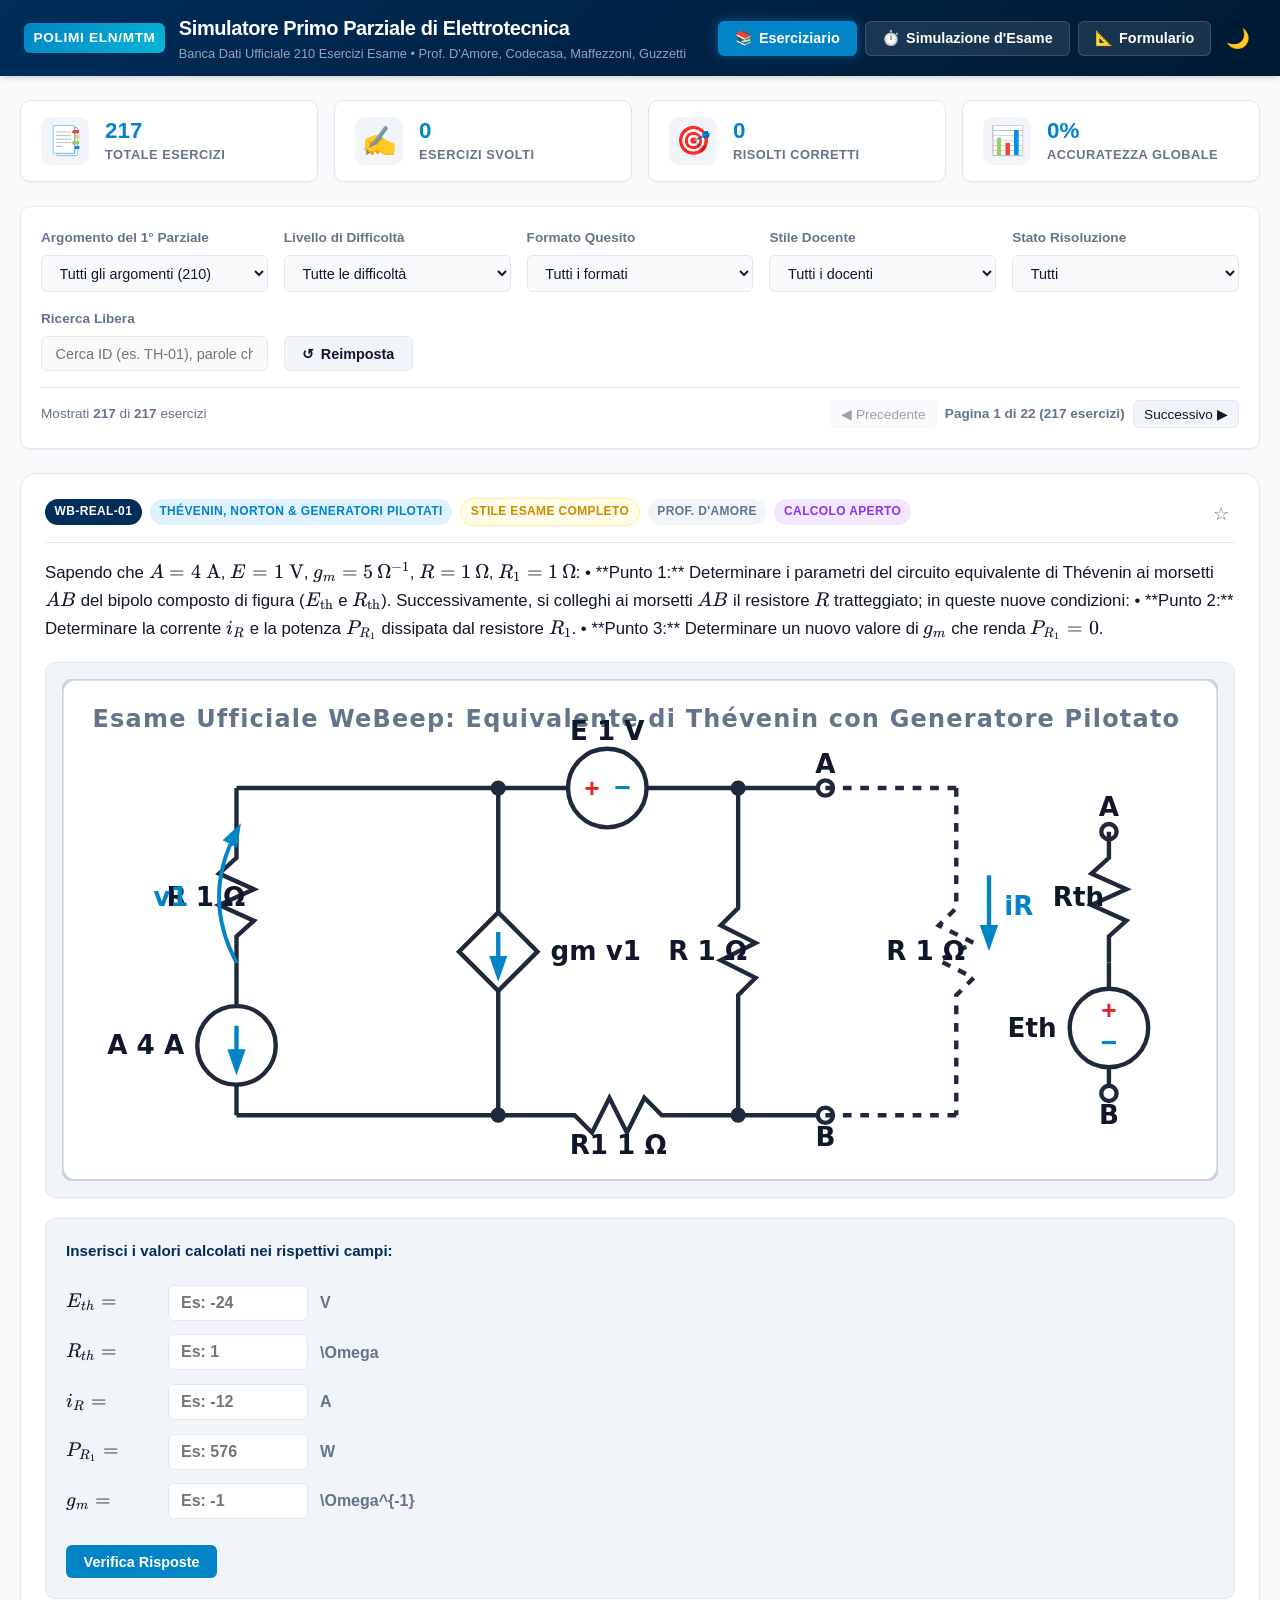
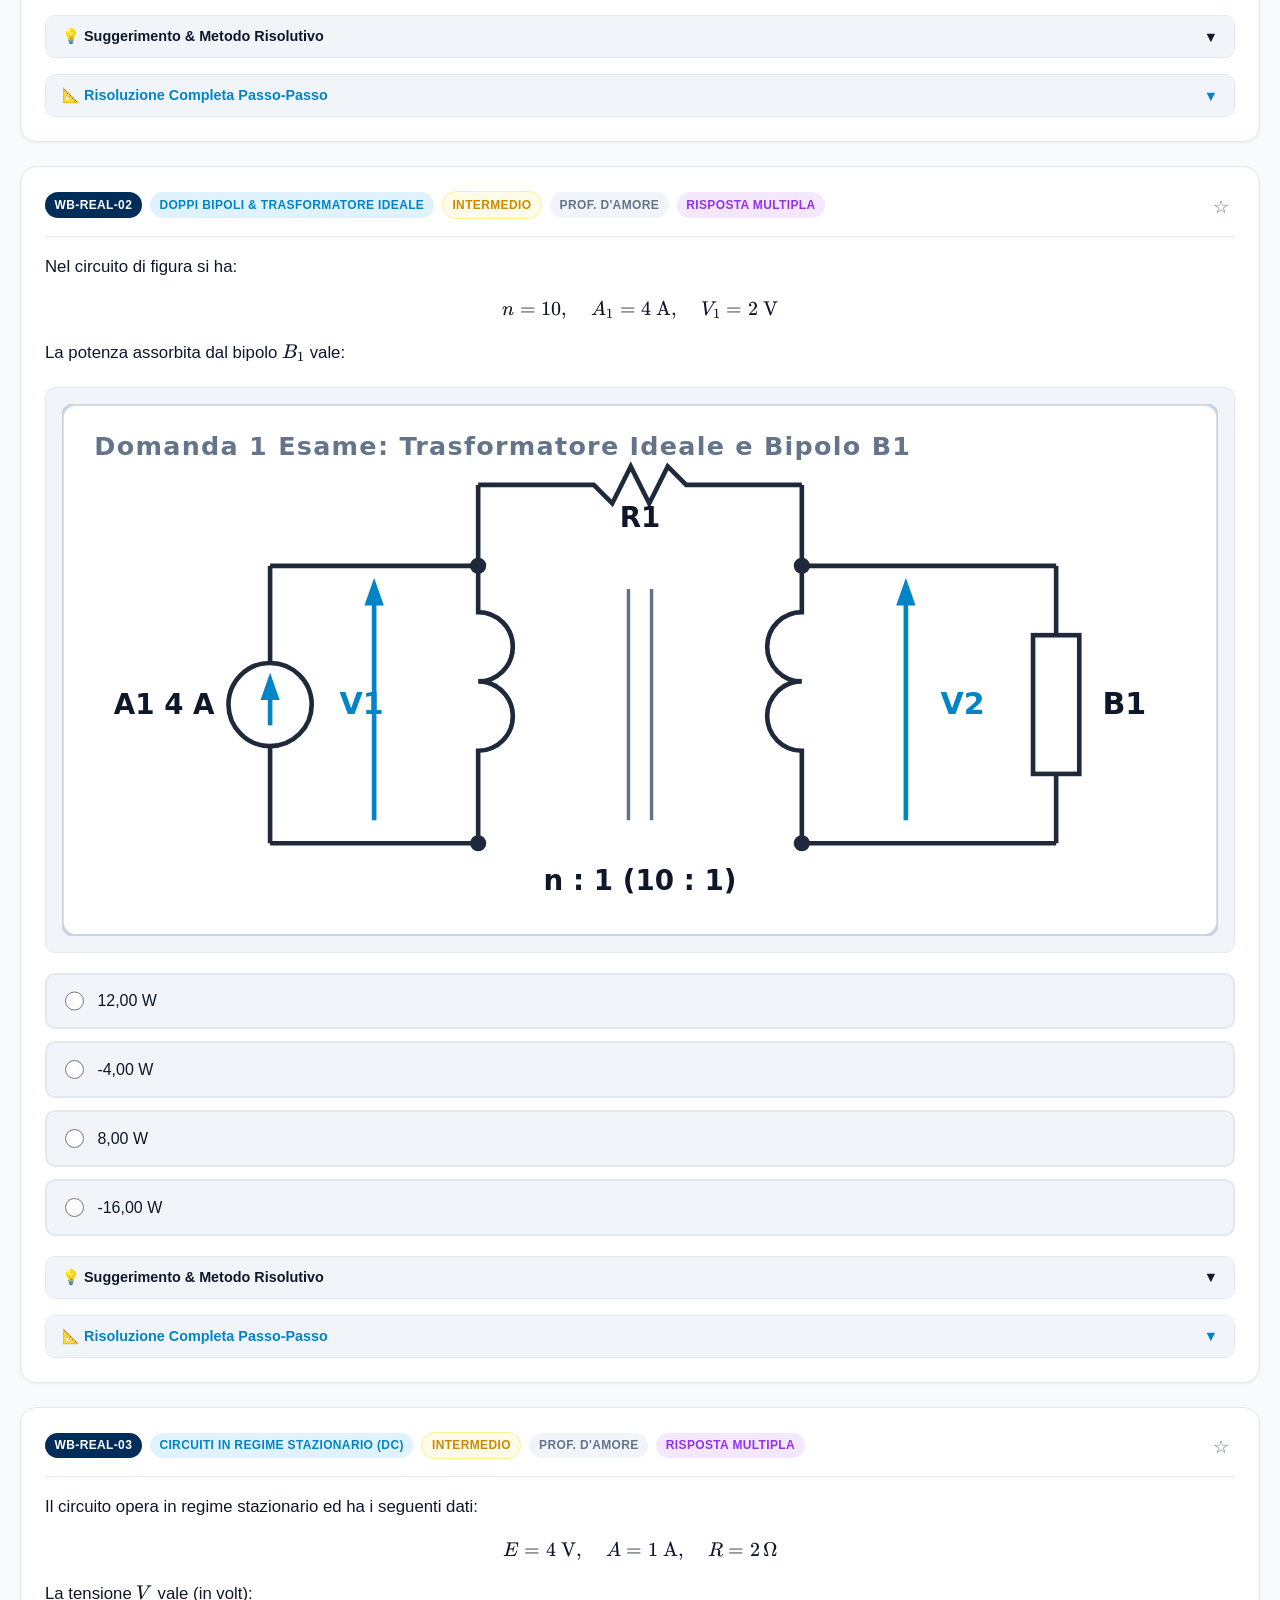
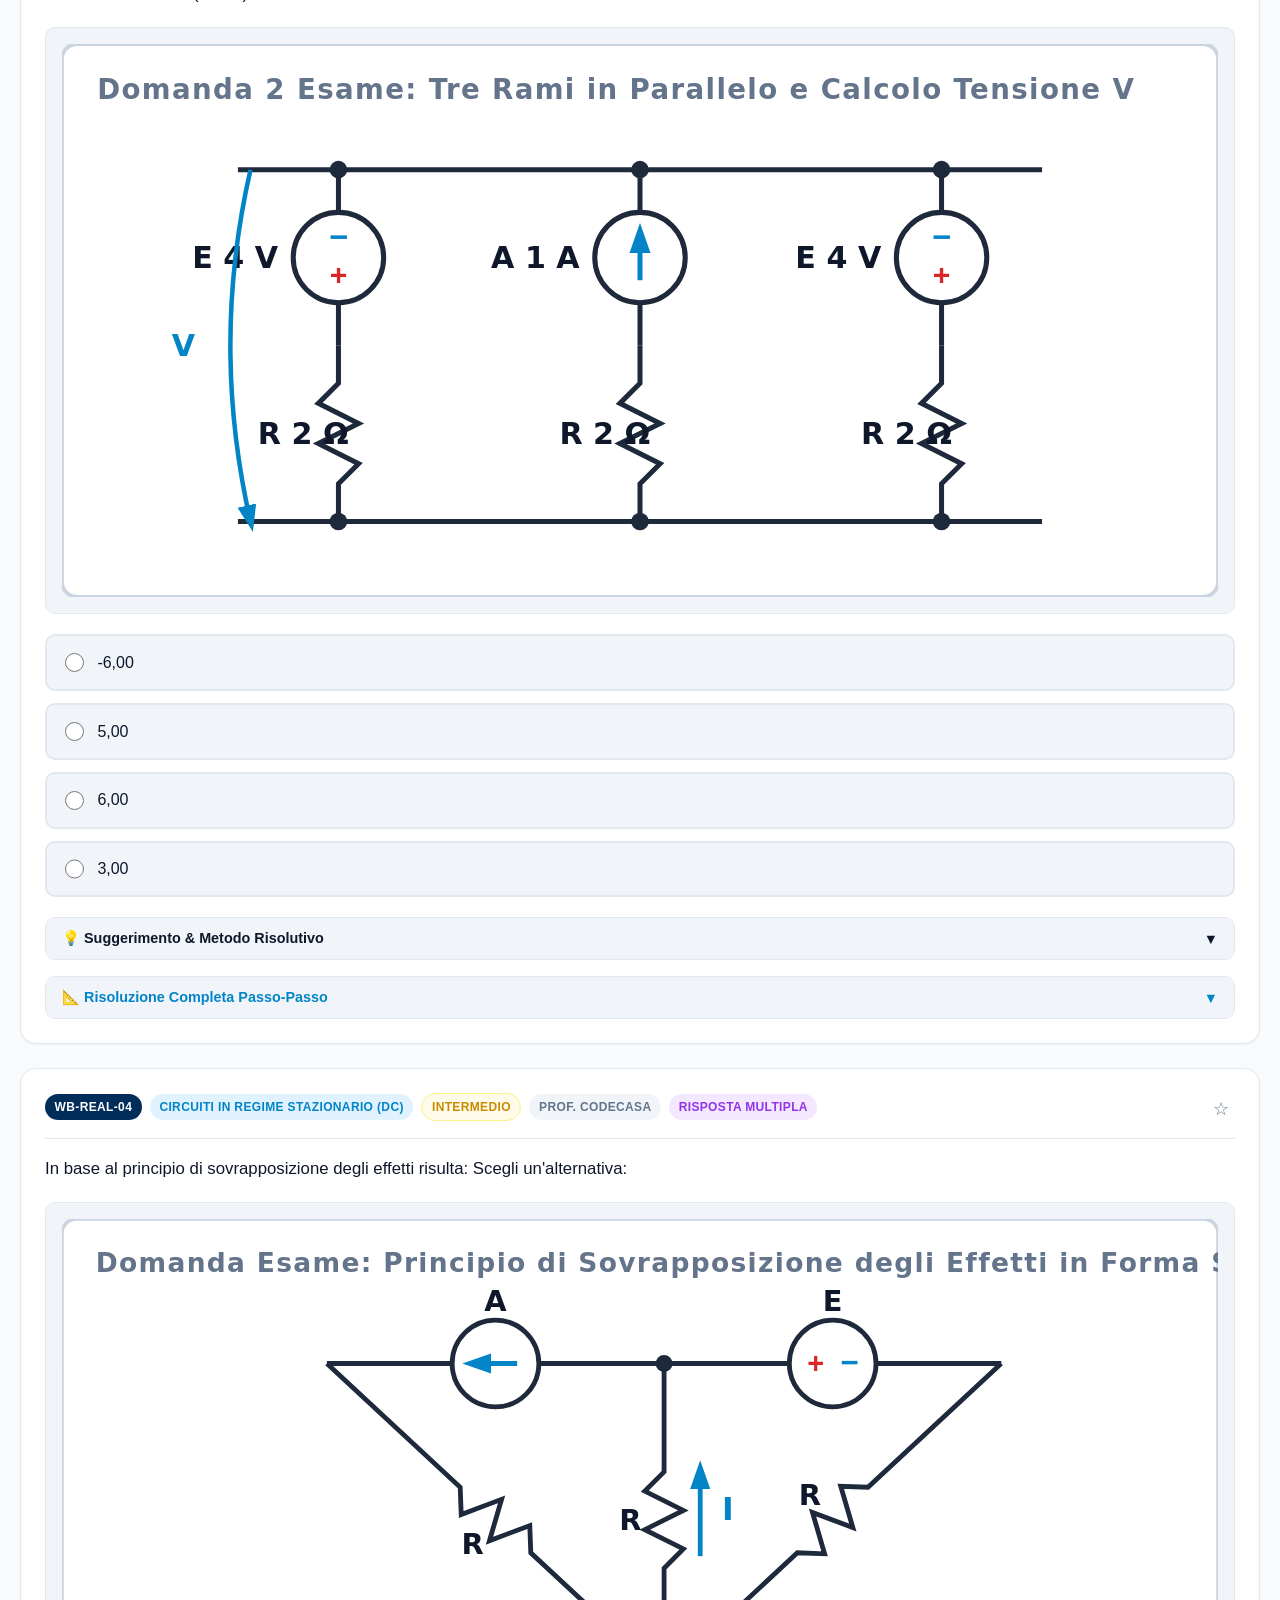
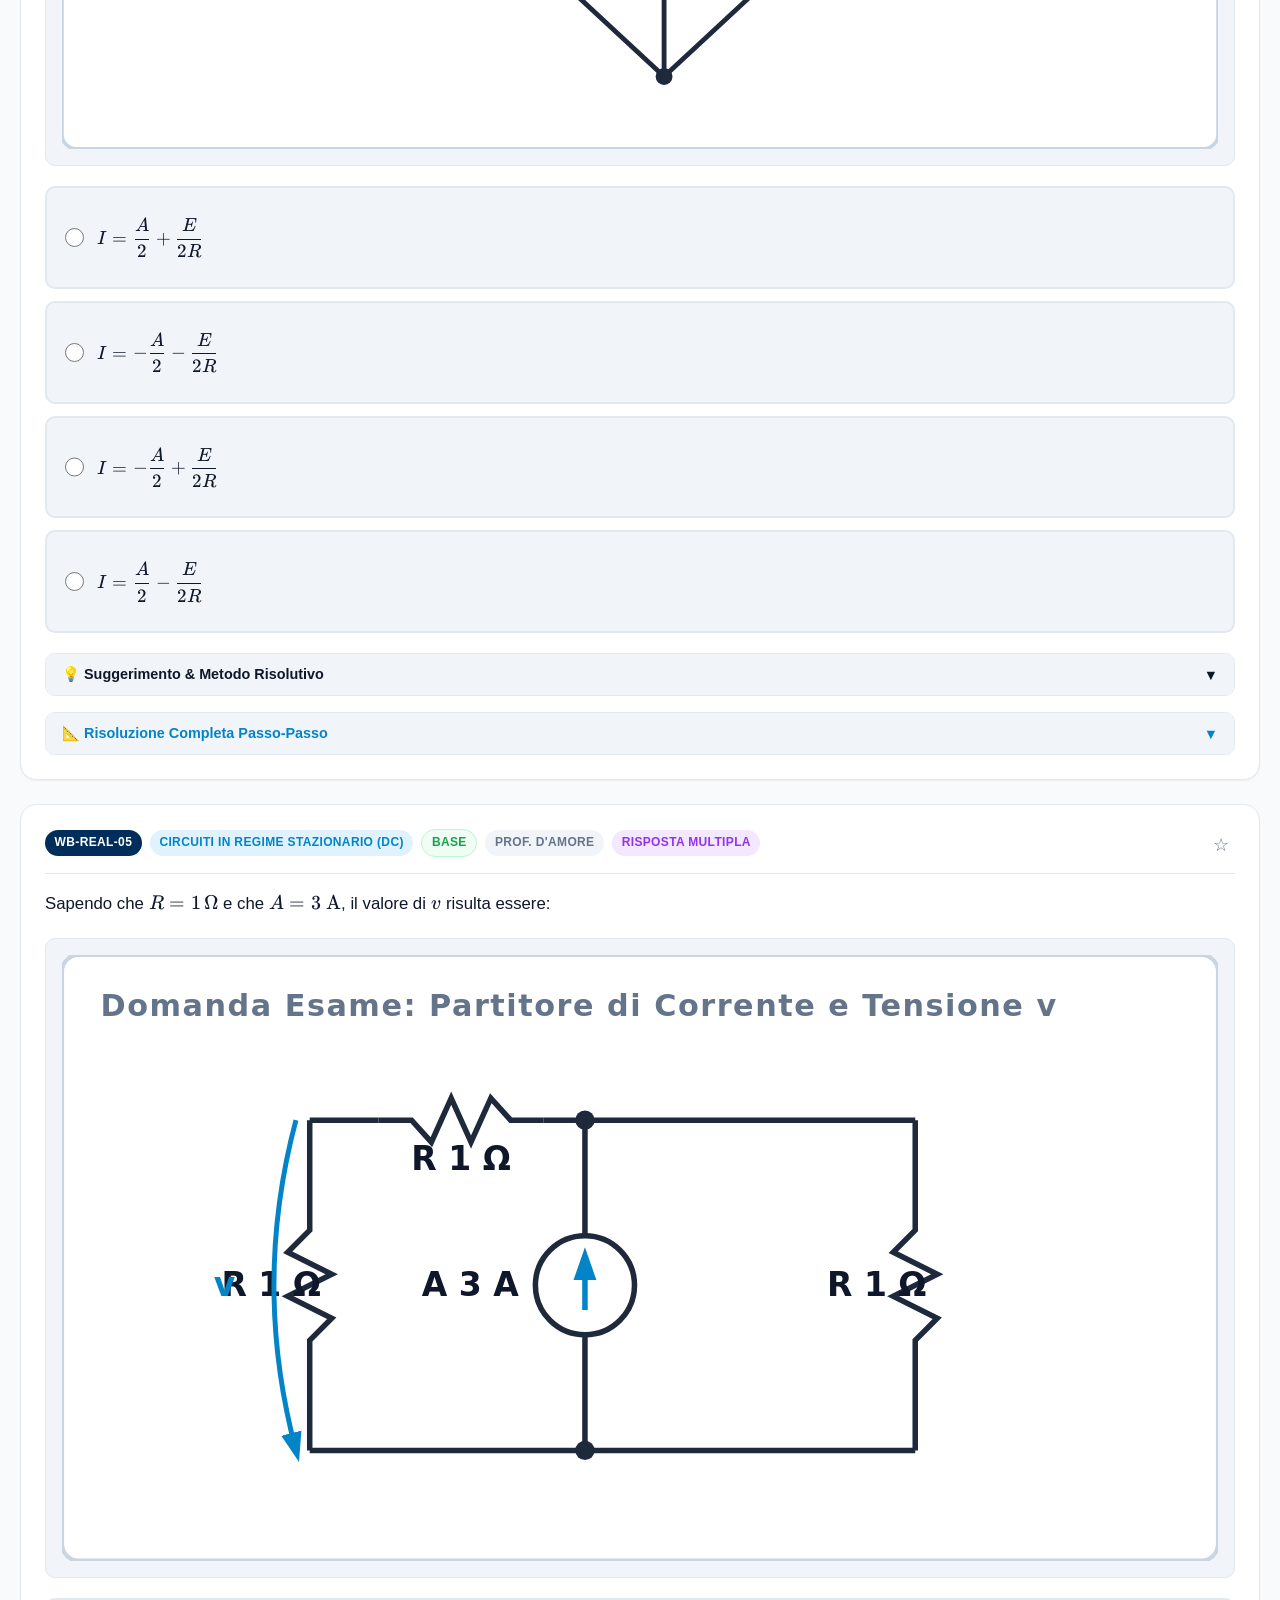
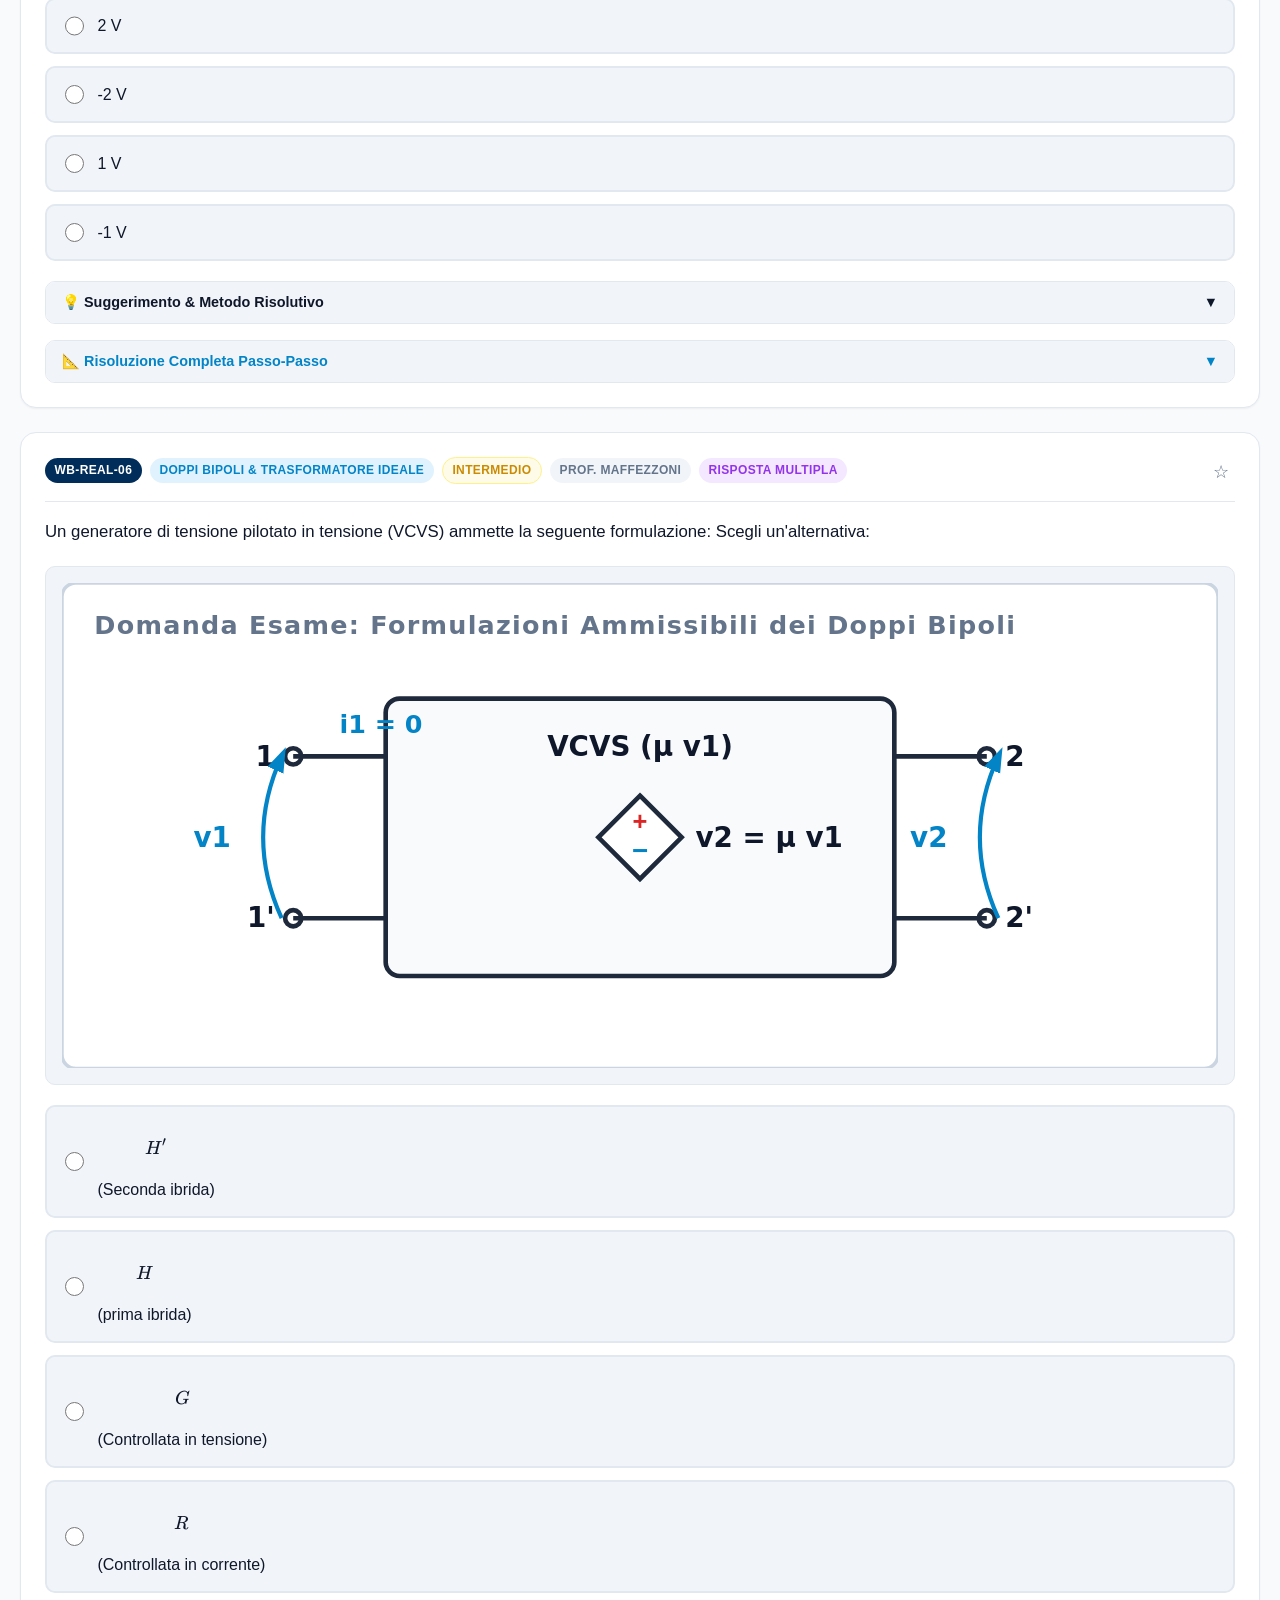
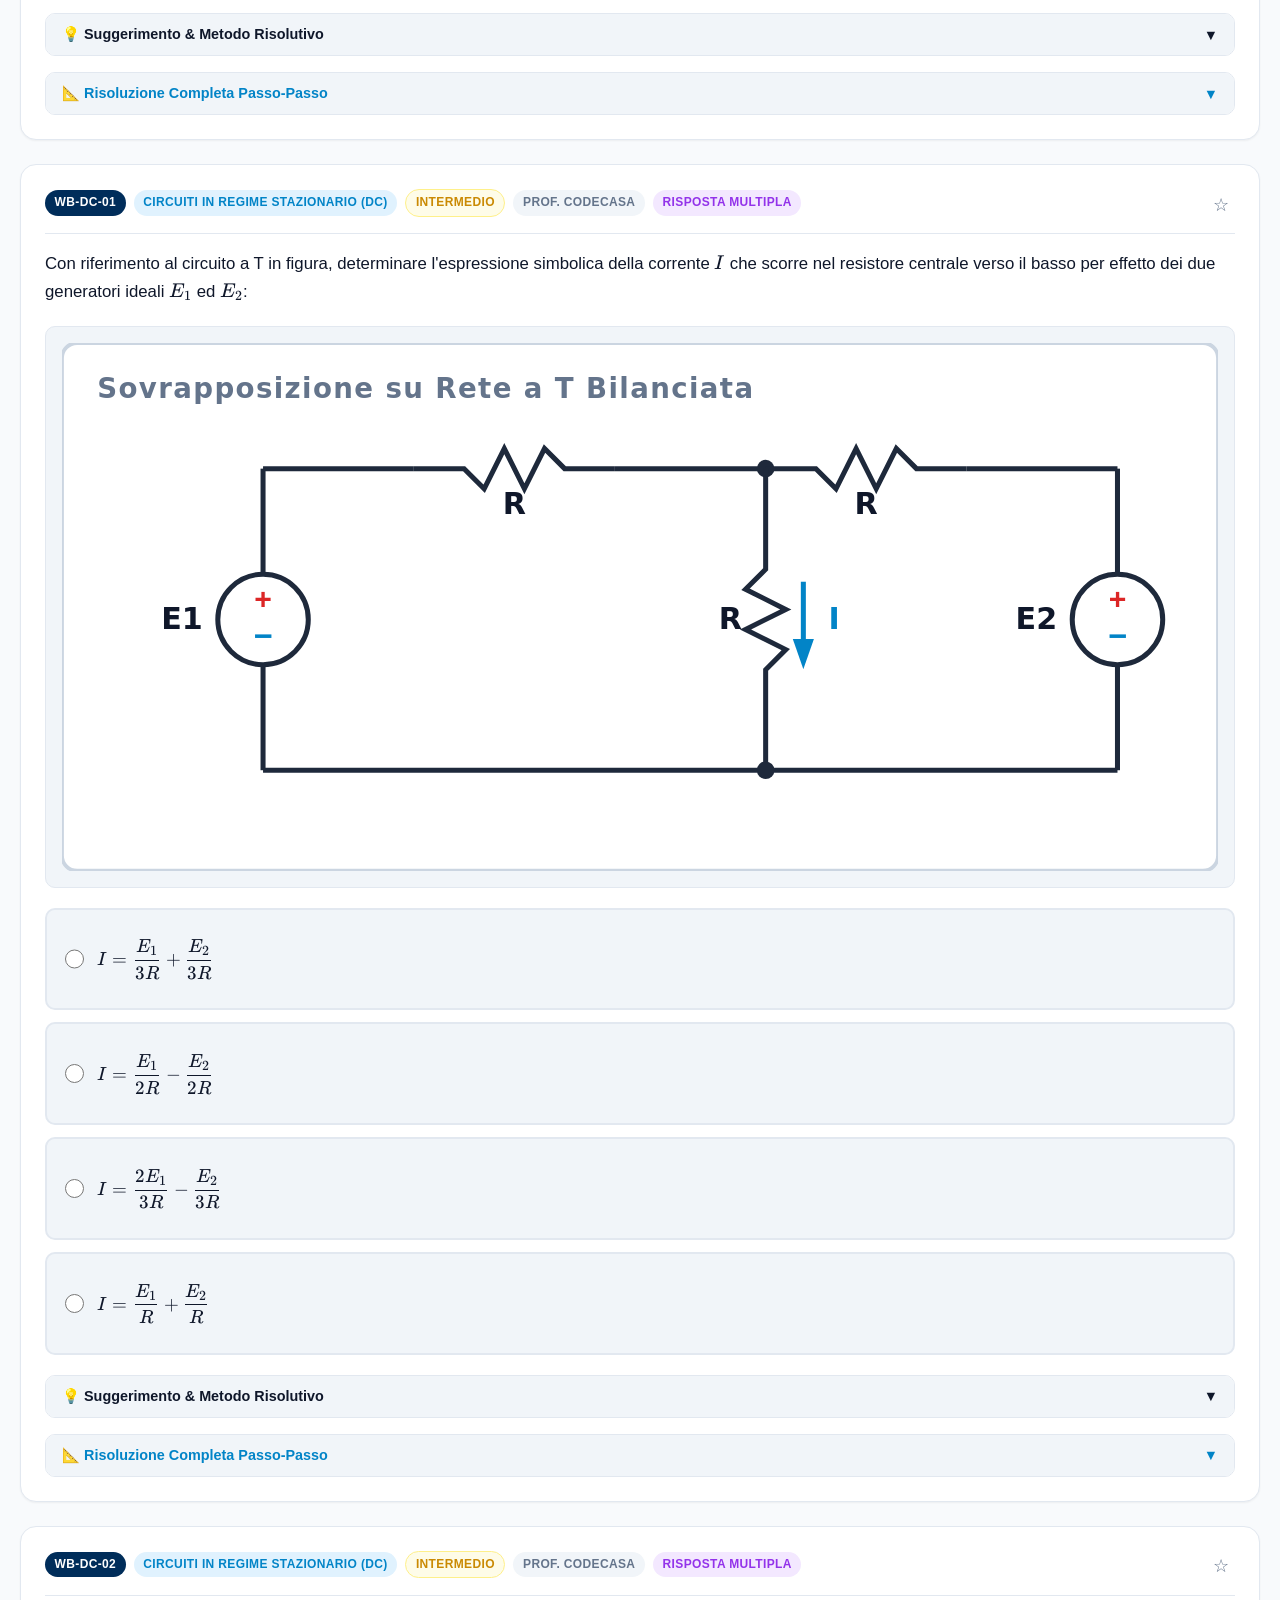
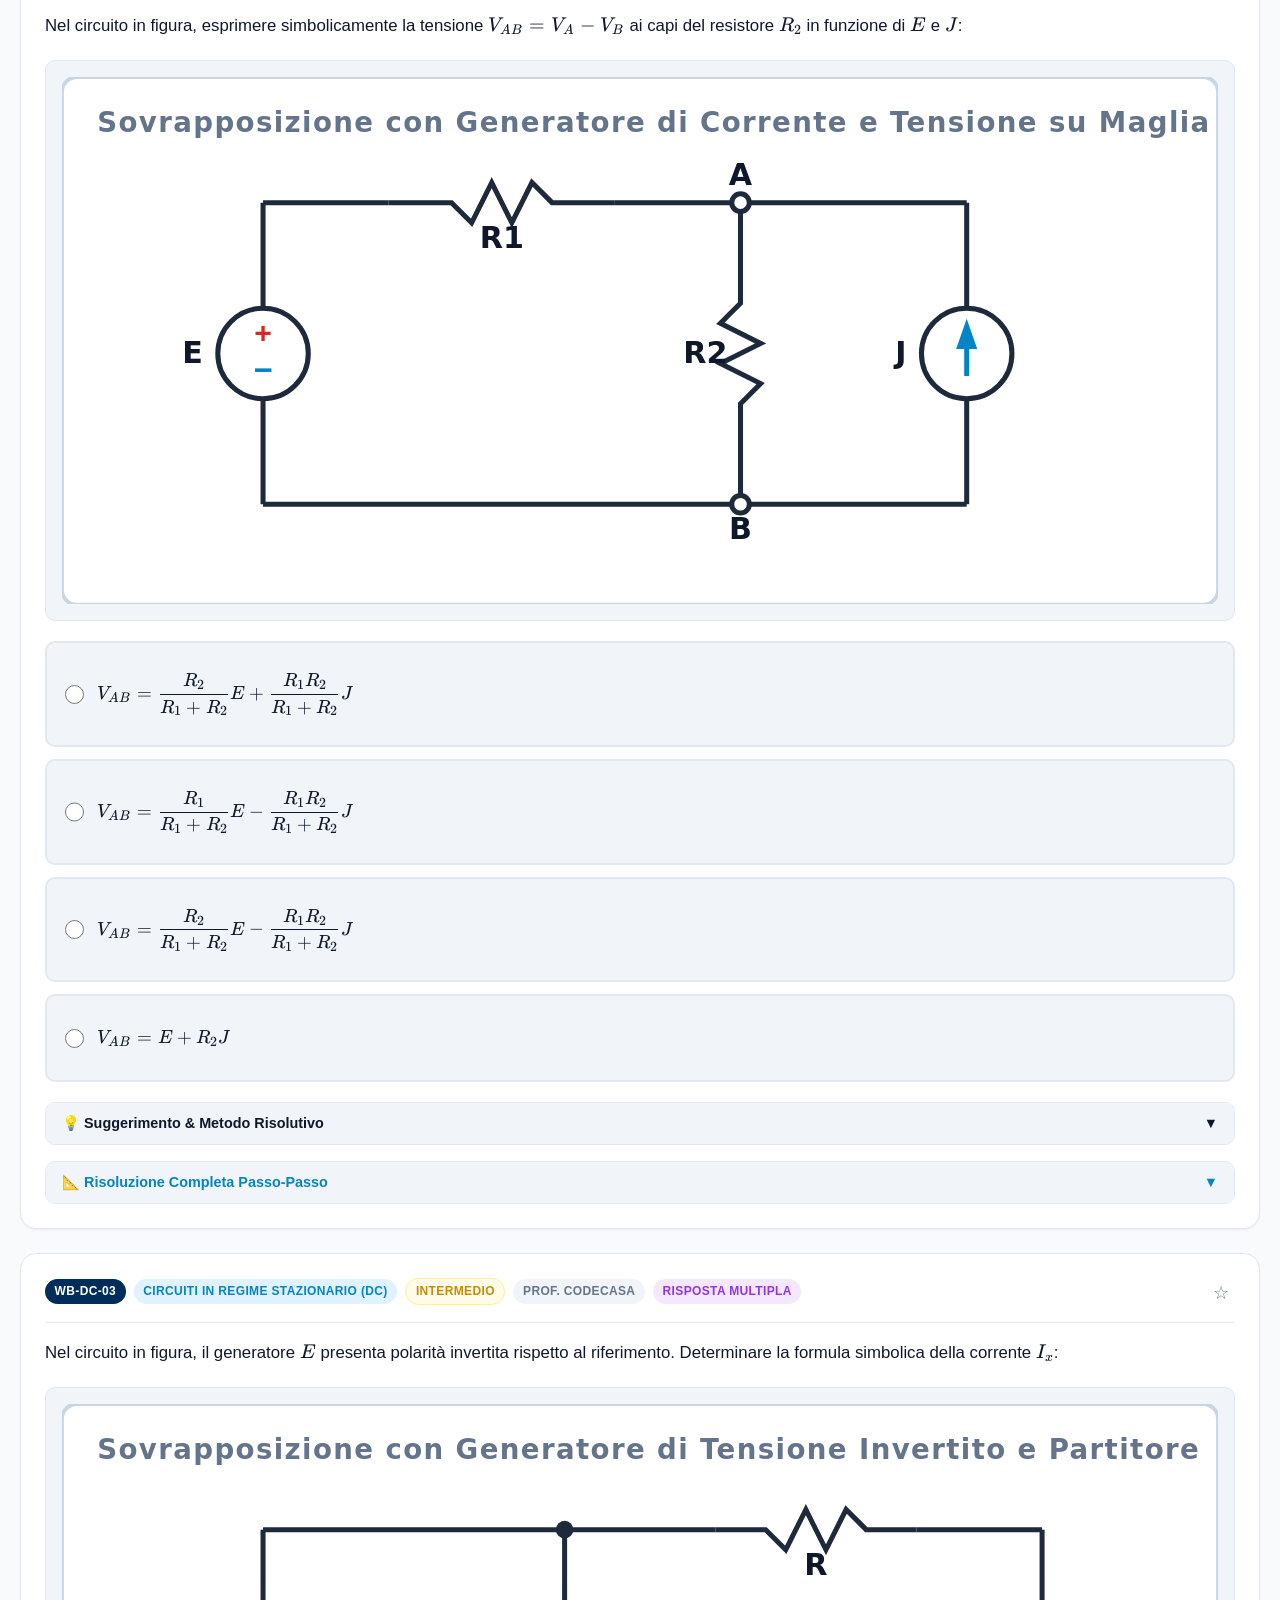
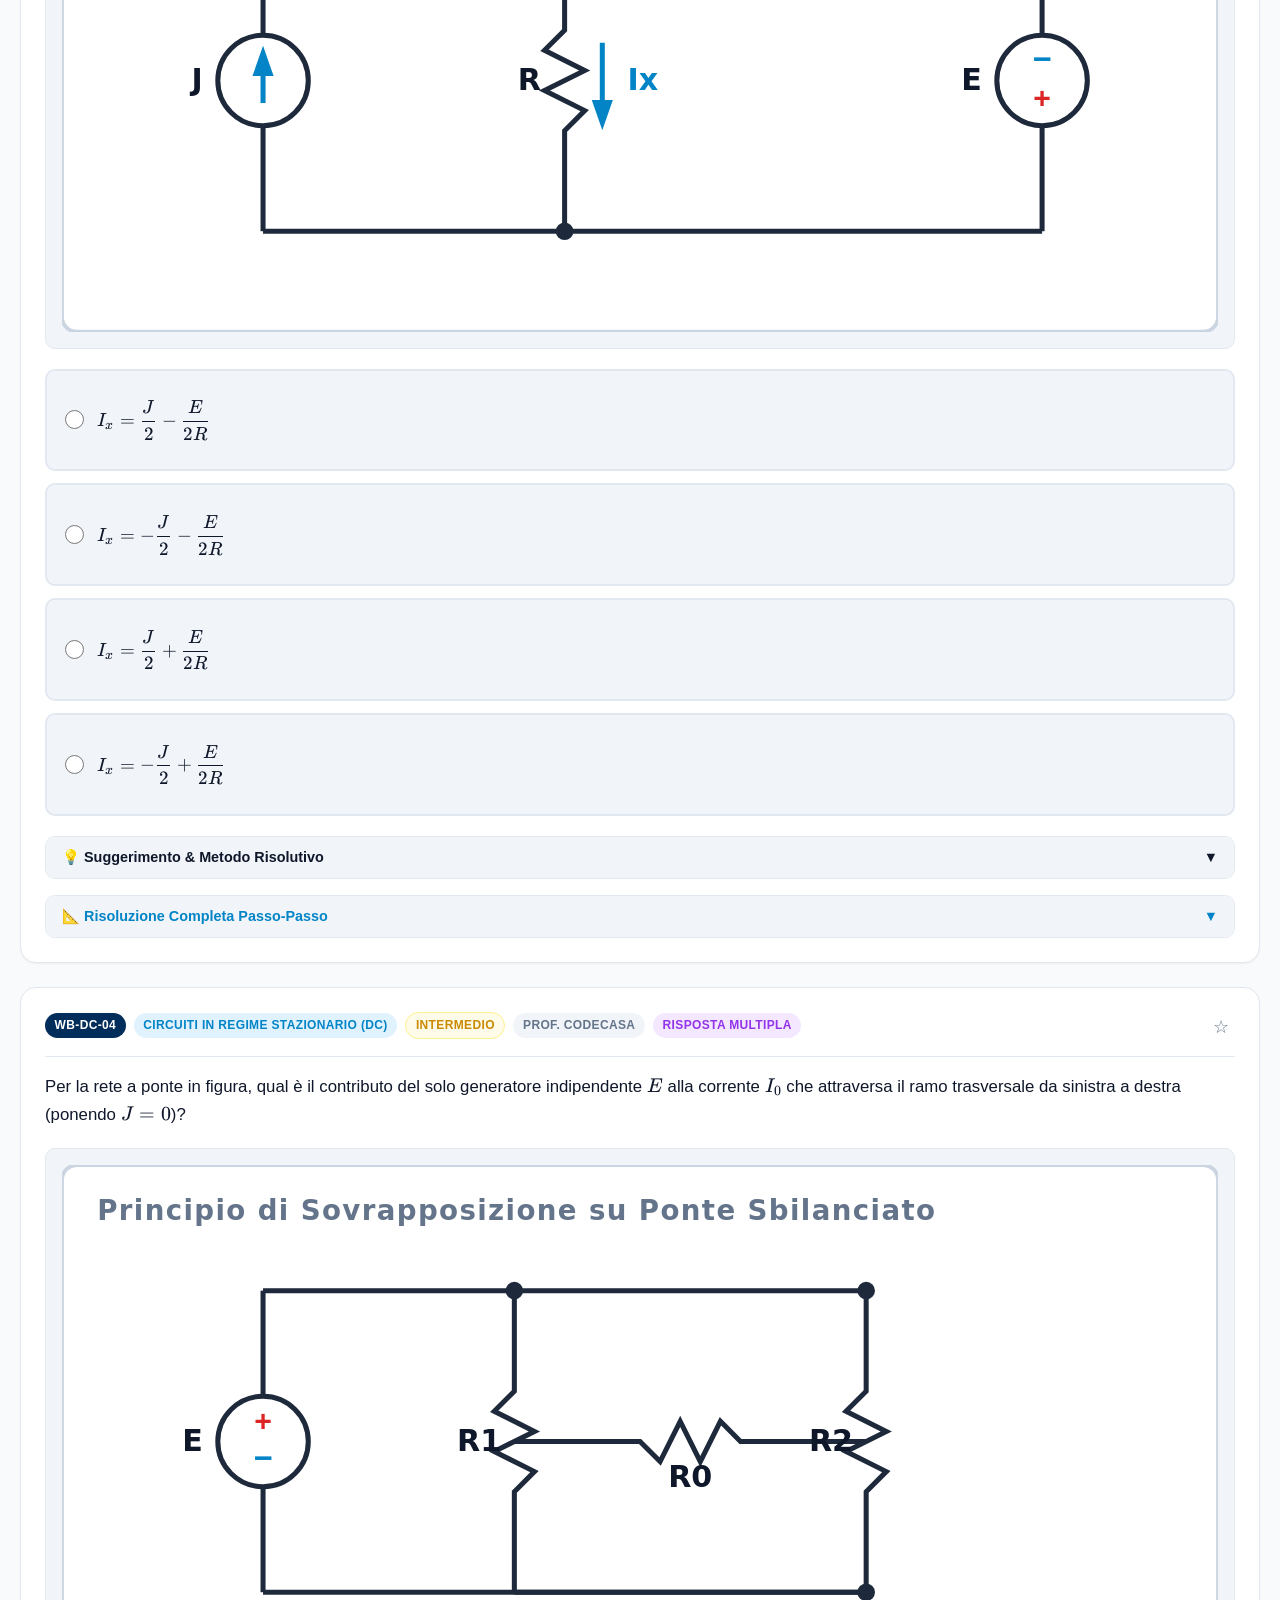
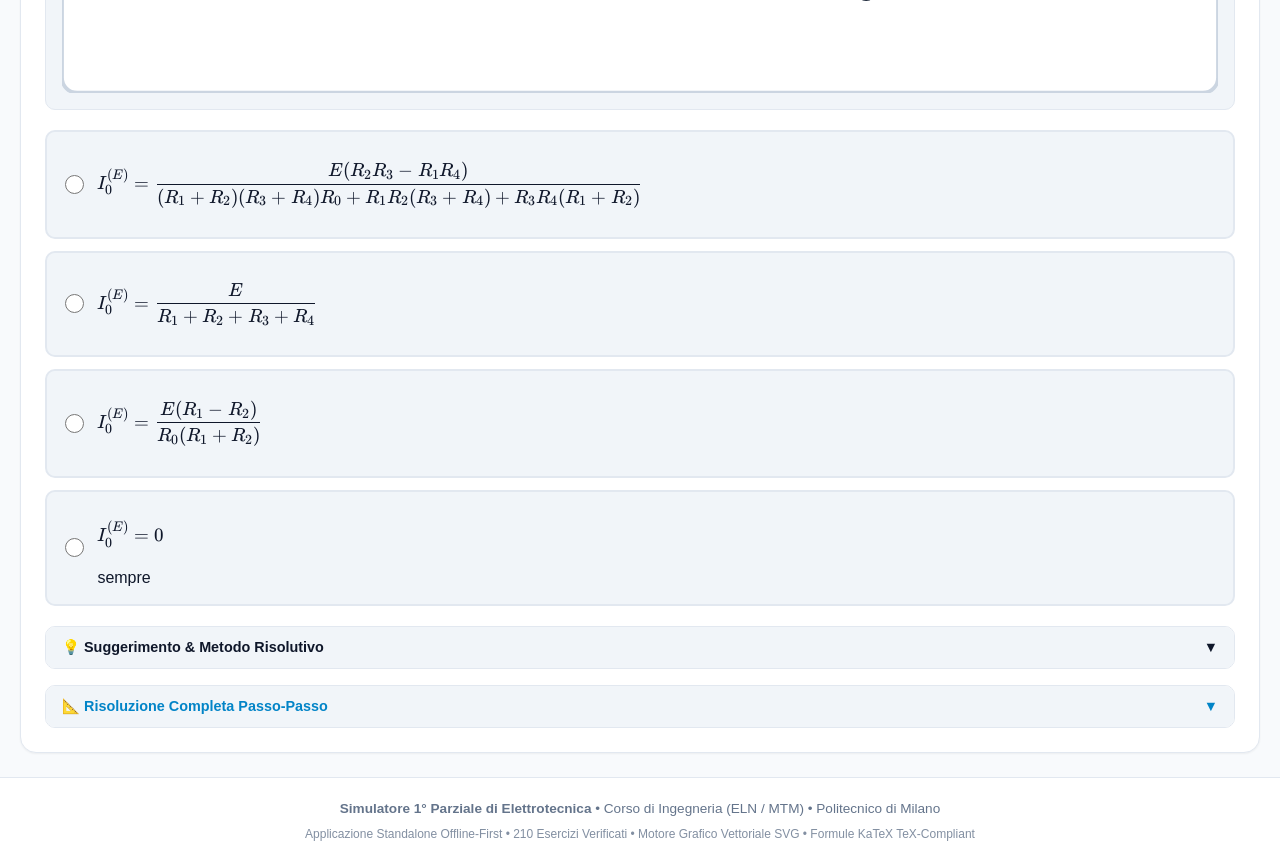
==== commit cc3cd0e6: "Overhaul 1° Parziale Simulator to exact WeBeep exam format with 217 university-level exercises" ====
--- a/simulatore/index.html
+++ b/simulatore/index.html
@@ -25,7 +25,6 @@
       </div>
 
       <nav class="header-nav">
-        <a href="../index.html" class="nav-btn" style="text-decoration:none; display:inline-flex; align-items:center; gap:6px;"><span>🏠</span><span>Hub</span></a>
         <button id="nav-practice-btn" class="nav-btn active">
           <span>📚</span>
           <span>Eserciziario</span>
@@ -115,6 +114,7 @@
             <select id="filter-type" class="form-control">
               <option value="all">Tutti i formati</option>
               <option value="mcq">Risposta Multipla (Stile WeBeep)</option>
+              <option value="structured">Grande Esercizio Strutturato Multi-Campo</option>
               <option value="numeric">Esercizio Numerico / Calcolo Aperto</option>
             </select>
           </div>
--- a/simulatore/css/style.css
+++ b/simulatore/css/style.css
@@ -925,3 +925,133 @@
   color: var(--text-muted);
   margin-top: auto;
 }
+
+
+/* ==========================================================================
+   WeBeep Authentic Polimi Exam Styles
+   ========================================================================== */
+.webeep-question-layout {
+  display: grid;
+  grid-template-columns: 220px 1fr;
+  gap: 1.5rem;
+  background: var(--bg-card);
+  border: 1px solid var(--border-color);
+  border-radius: var(--radius-md);
+  padding: 1.5rem;
+  margin-bottom: 1.5rem;
+  box-shadow: var(--shadow-sm);
+}
+
+@media (max-width: 800px) {
+  .webeep-question-layout {
+    grid-template-columns: 1fr;
+  }
+}
+
+.webeep-info-box {
+  background: var(--bg-subtle);
+  border: 1px solid var(--border-color);
+  border-radius: var(--radius-sm);
+  padding: 1rem;
+  height: fit-content;
+}
+
+.webeep-info-box .q-title {
+  font-size: 1.15rem;
+  font-weight: 800;
+  color: var(--text-main);
+  margin-bottom: 0.35rem;
+}
+
+.webeep-info-box .q-status {
+  font-size: 0.85rem;
+  color: var(--text-muted);
+  margin-bottom: 0.5rem;
+}
+
+.webeep-info-box .q-status.saved {
+  color: var(--success);
+  font-weight: 600;
+}
+
+.webeep-info-box .q-points {
+  font-size: 0.85rem;
+  color: var(--text-muted);
+  border-top: 1px solid var(--border-color);
+  padding-top: 0.5rem;
+  margin-bottom: 0.75rem;
+}
+
+.webeep-flag-btn {
+  background: transparent;
+  border: none;
+  font-size: 0.85rem;
+  color: var(--polimi-accent);
+  cursor: pointer;
+  display: inline-flex;
+  align-items: center;
+  gap: 0.4rem;
+  font-weight: 600;
+  padding: 0;
+}
+
+.webeep-content-box {
+  display: flex;
+  flex-direction: column;
+  gap: 1.25rem;
+}
+
+/* Structured Multi-field Rows */
+.structured-fields-grid {
+  display: flex;
+  flex-direction: column;
+  gap: 0.85rem;
+  background: var(--bg-subtle);
+  border: 1px solid var(--border-color);
+  border-radius: var(--radius-md);
+  padding: 1.25rem;
+  margin: 1rem 0;
+}
+
+.structured-row {
+  display: flex;
+  align-items: center;
+  gap: 0.75rem;
+  flex-wrap: wrap;
+}
+
+.structured-label {
+  font-weight: 700;
+  font-size: 1.05rem;
+  min-width: 90px;
+  color: var(--text-main);
+}
+
+.structured-input {
+  width: 140px;
+  padding: 0.5rem 0.75rem;
+  border: 1.5px solid var(--border-color);
+  border-radius: var(--radius-sm);
+  font-size: 1rem;
+  font-weight: 600;
+  background: var(--bg-card);
+  color: var(--text-main);
+}
+
+.structured-input:focus {
+  border-color: var(--polimi-accent);
+  outline: none;
+  box-shadow: 0 0 0 3px rgba(2, 132, 199, 0.2);
+}
+
+.structured-unit {
+  font-weight: 700;
+  color: var(--text-muted);
+  font-size: 1rem;
+}
+
+.structured-field-feedback {
+  font-size: 0.85rem;
+  font-weight: 600;
+  margin-left: 0.5rem;
+}
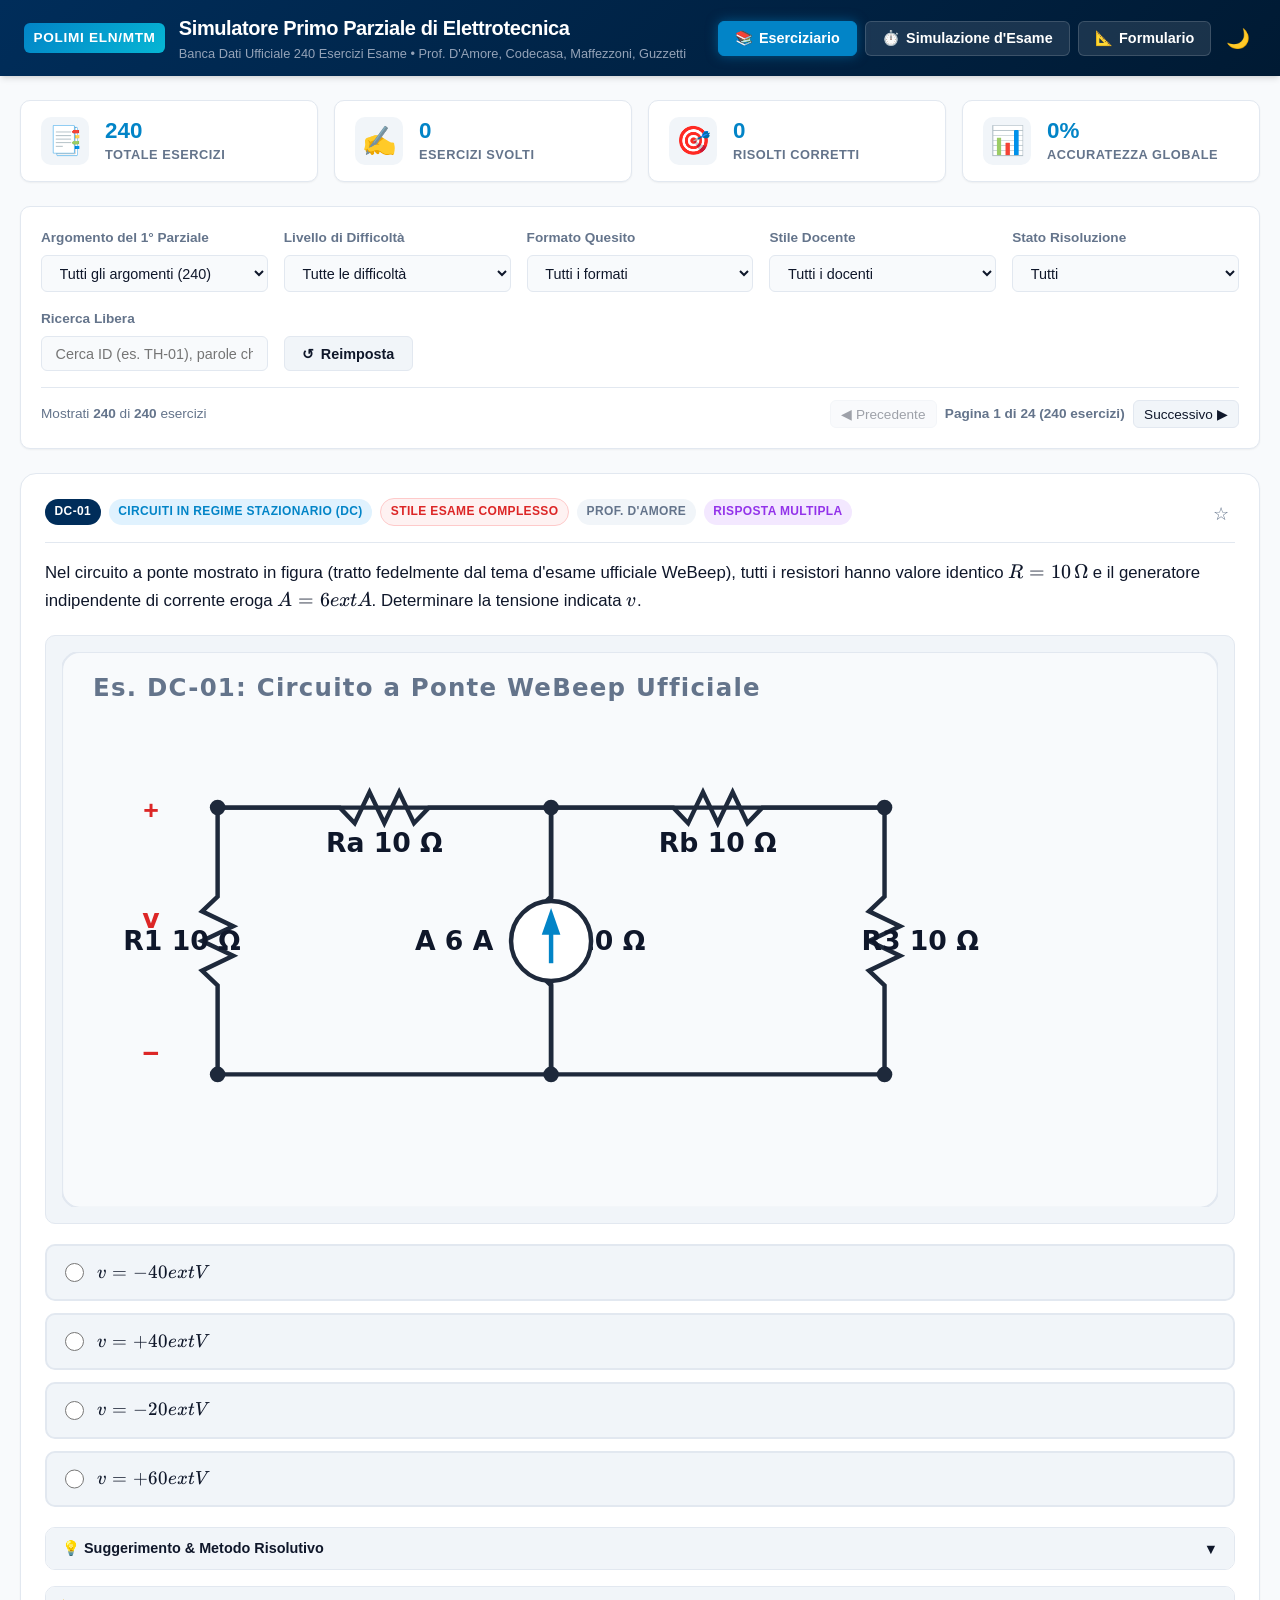
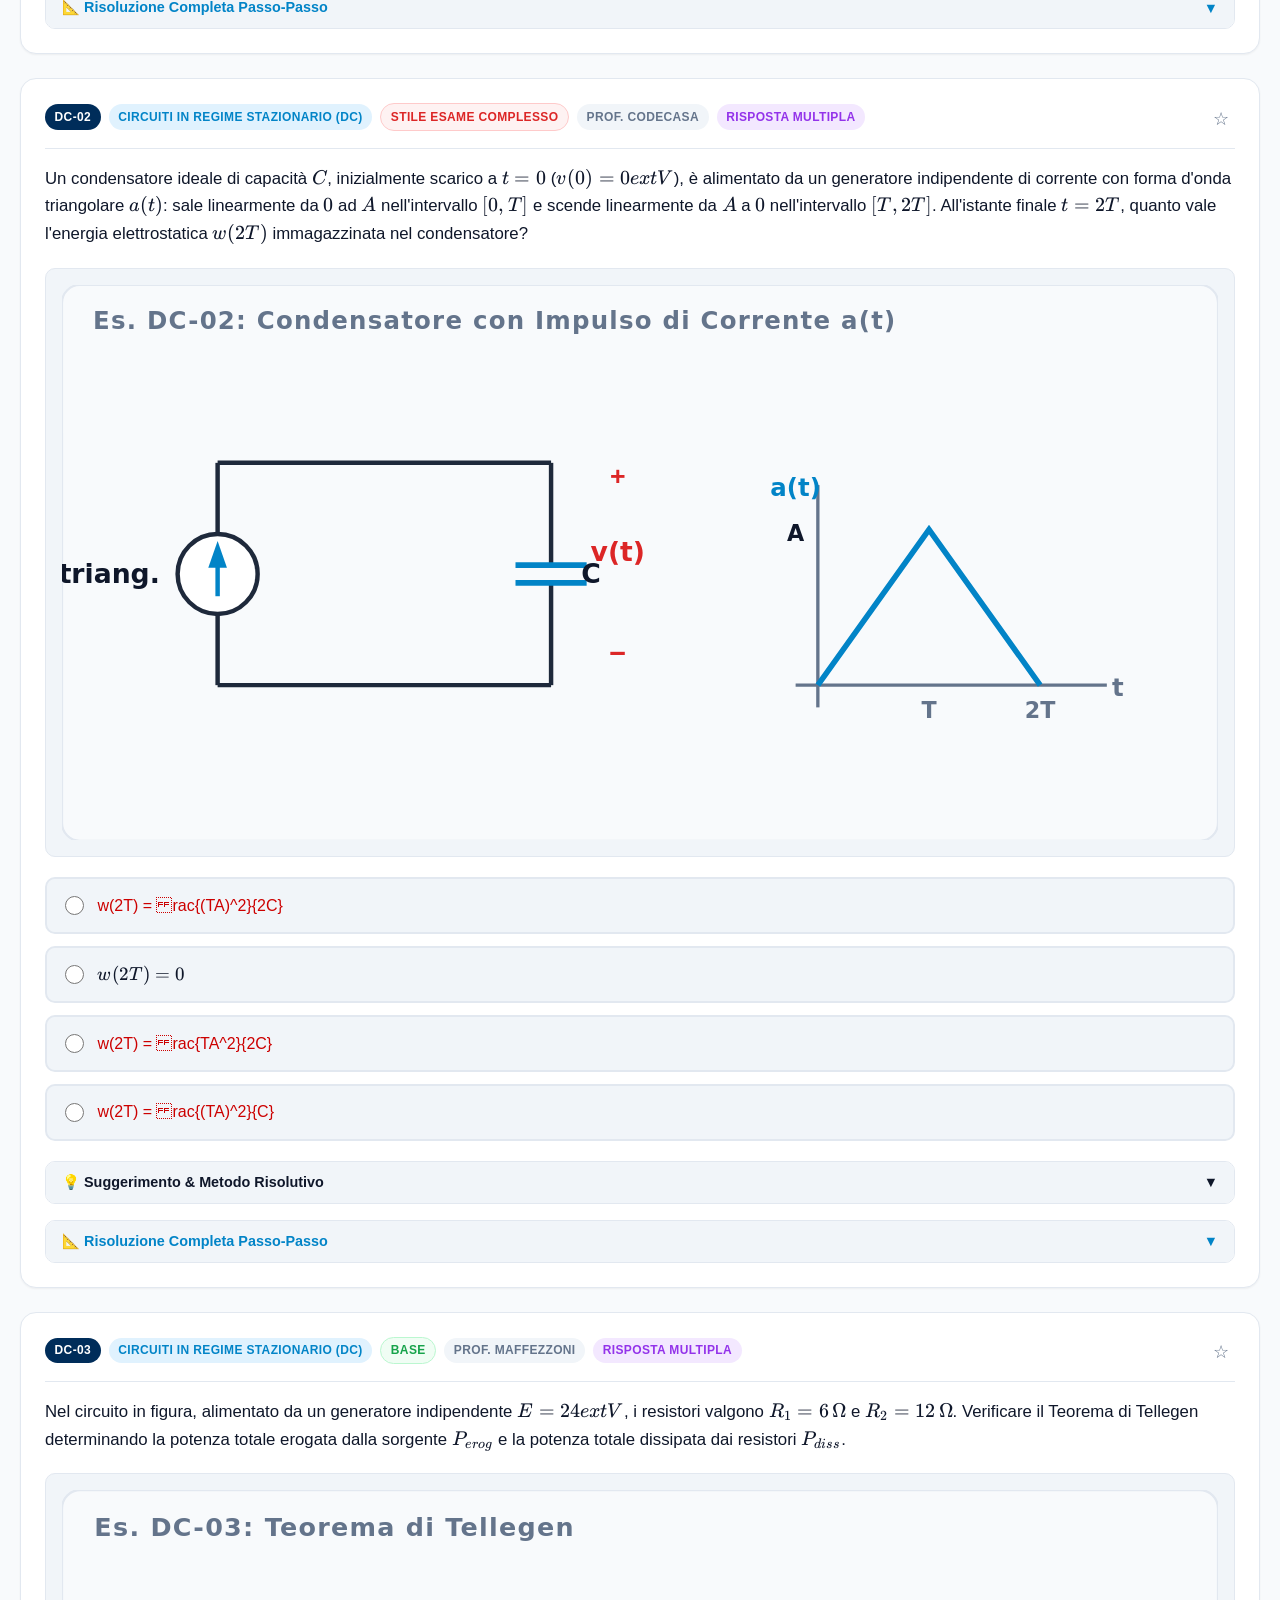
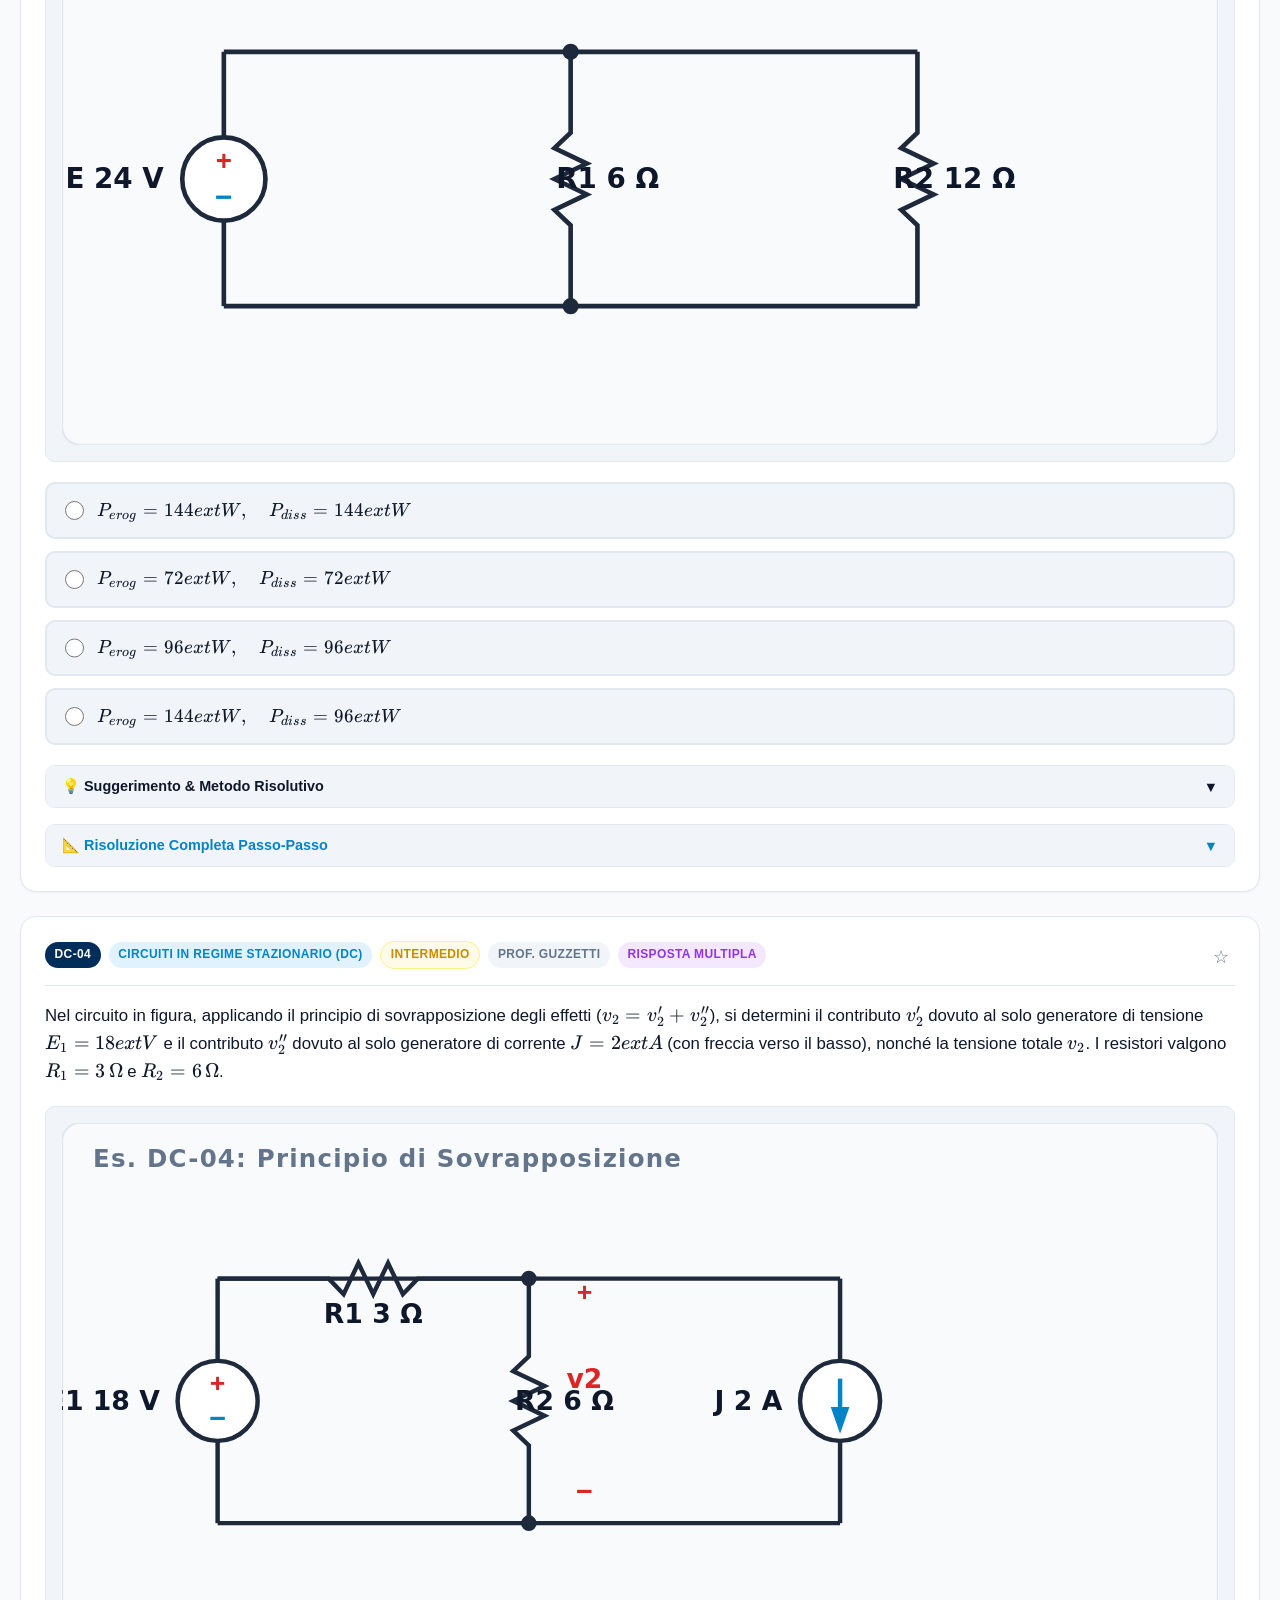
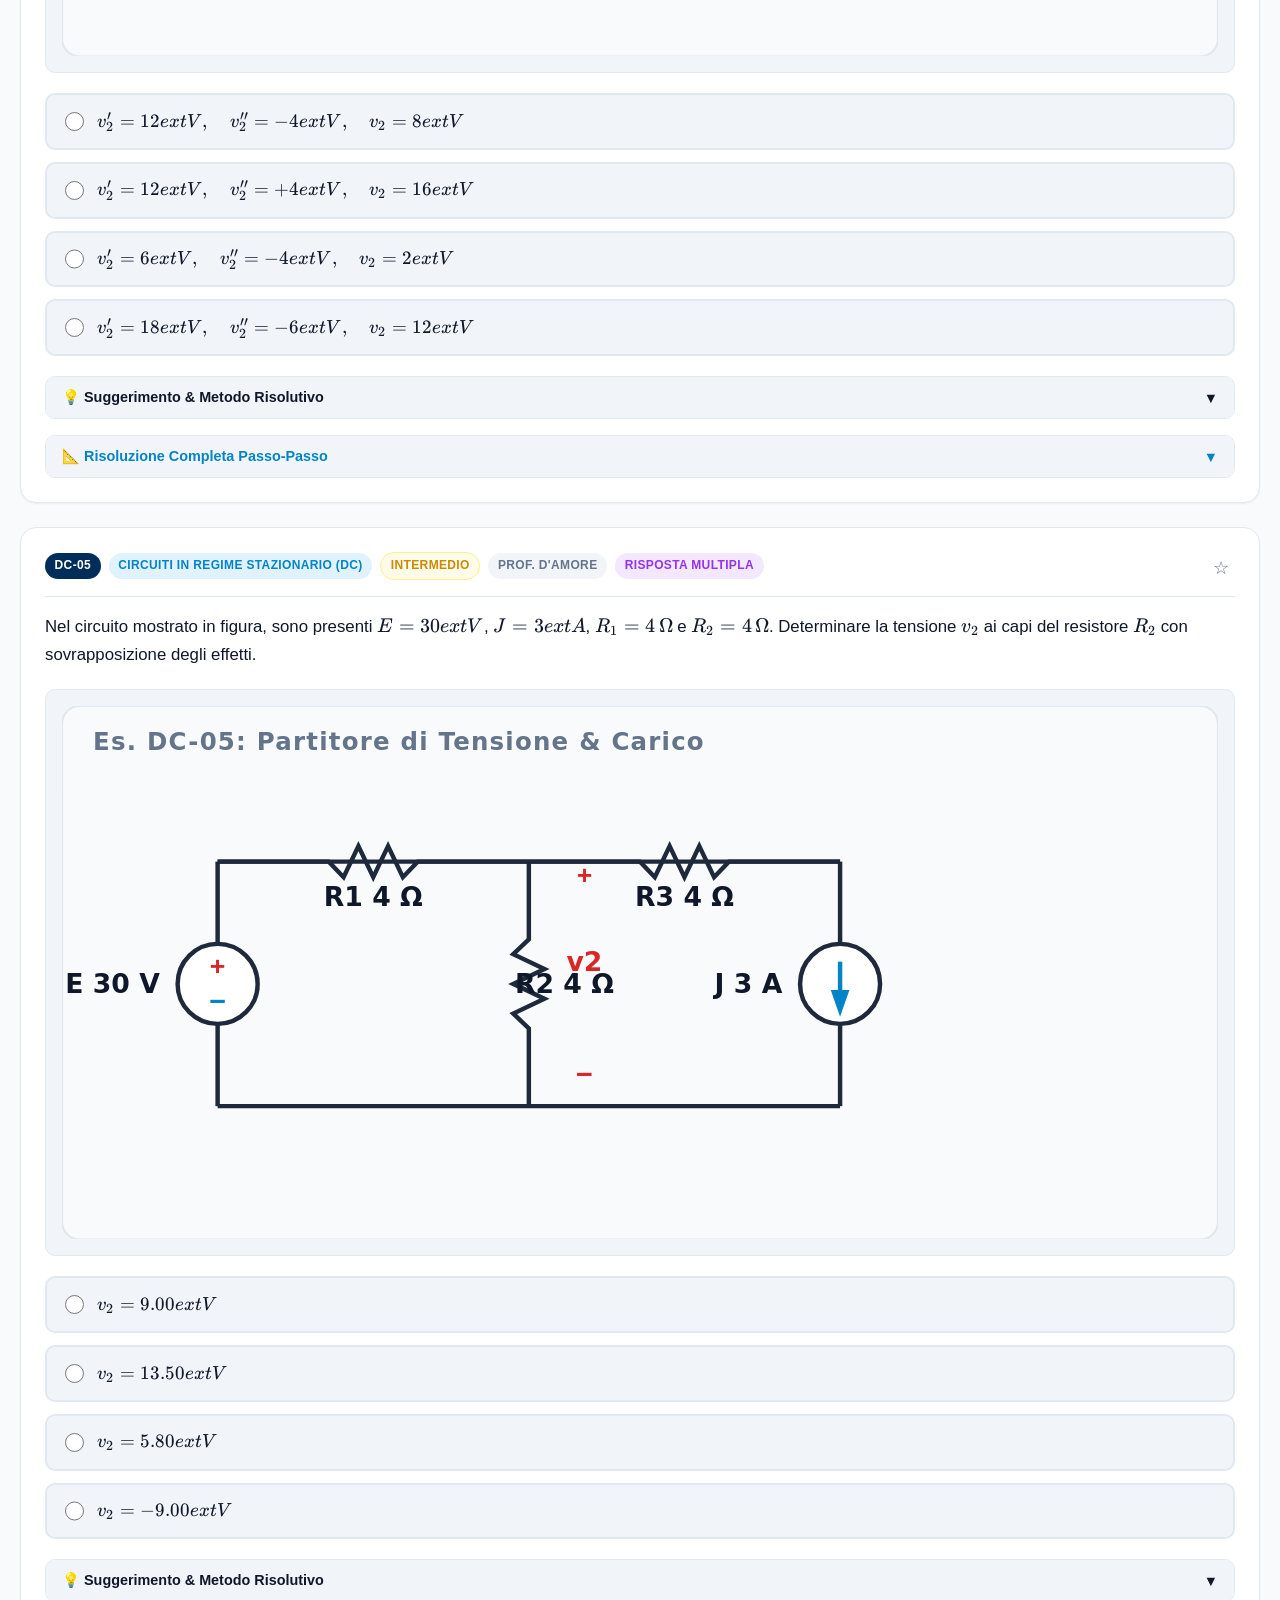
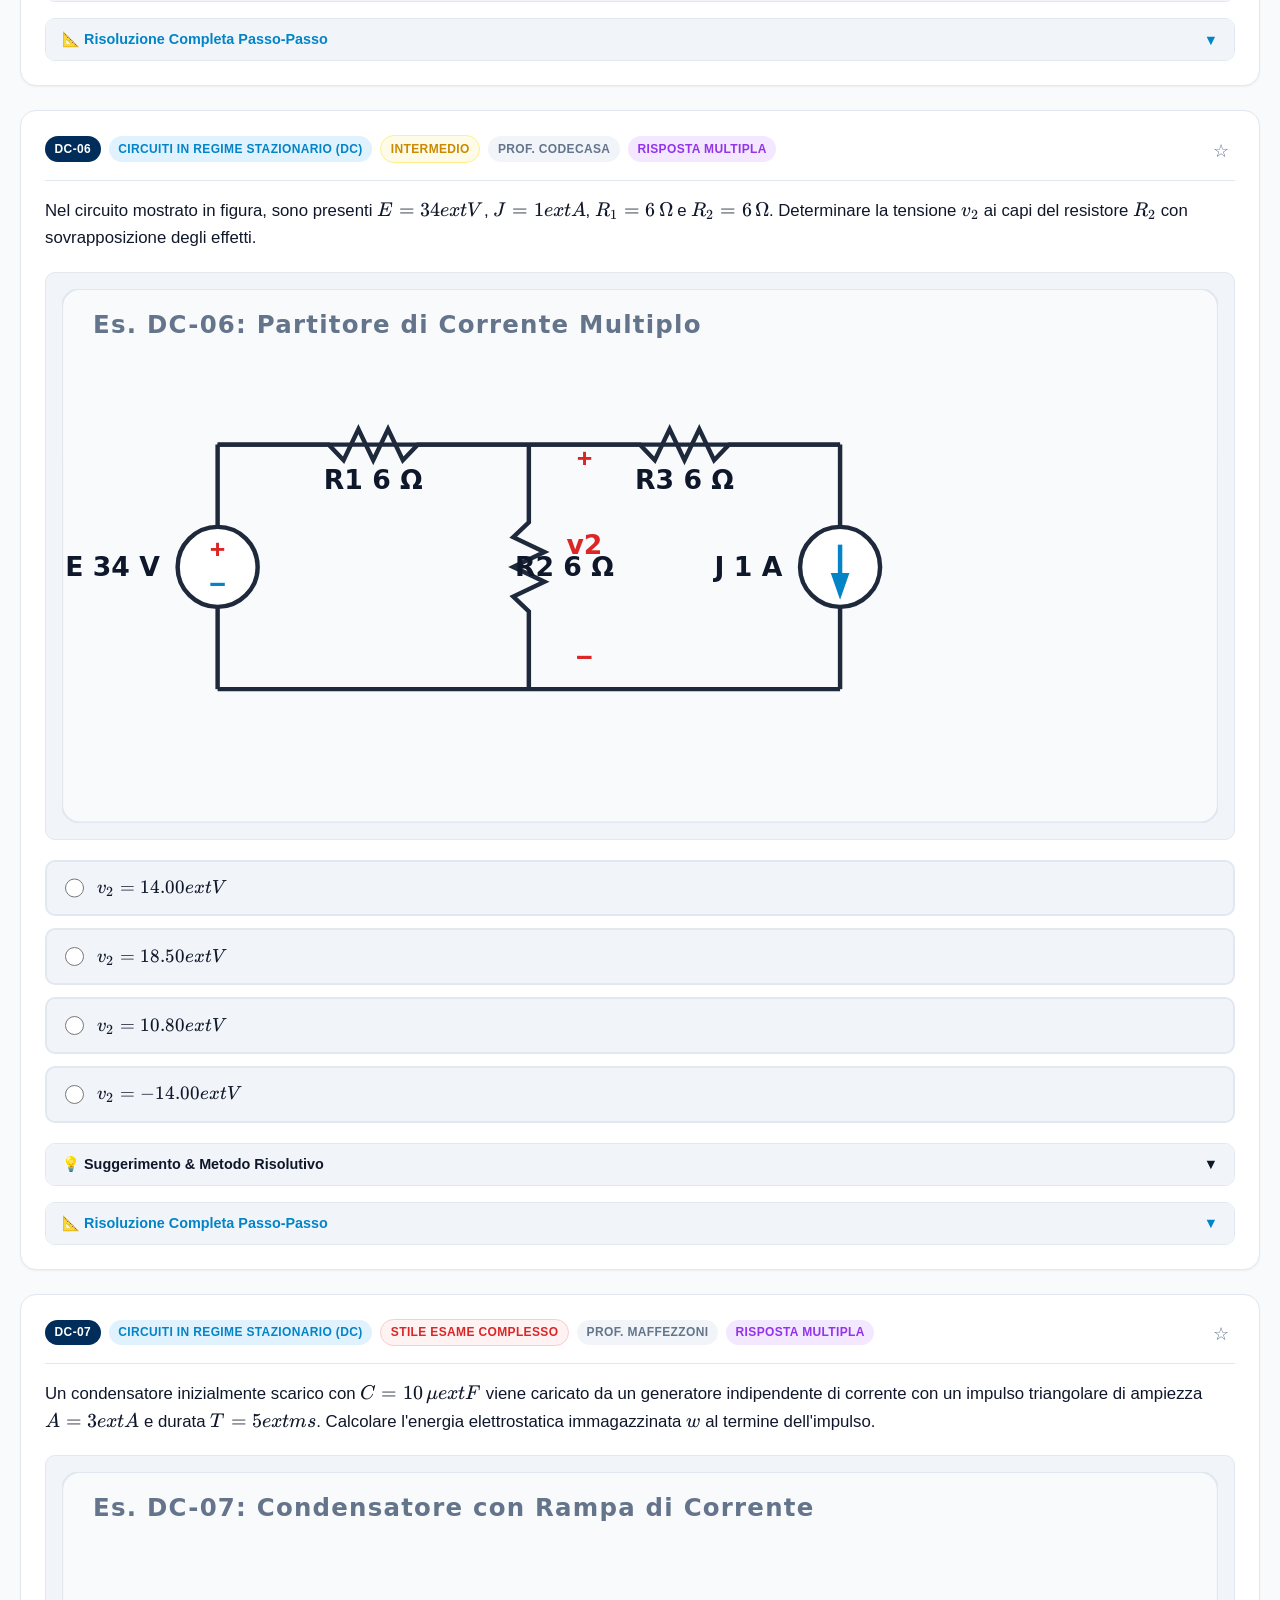
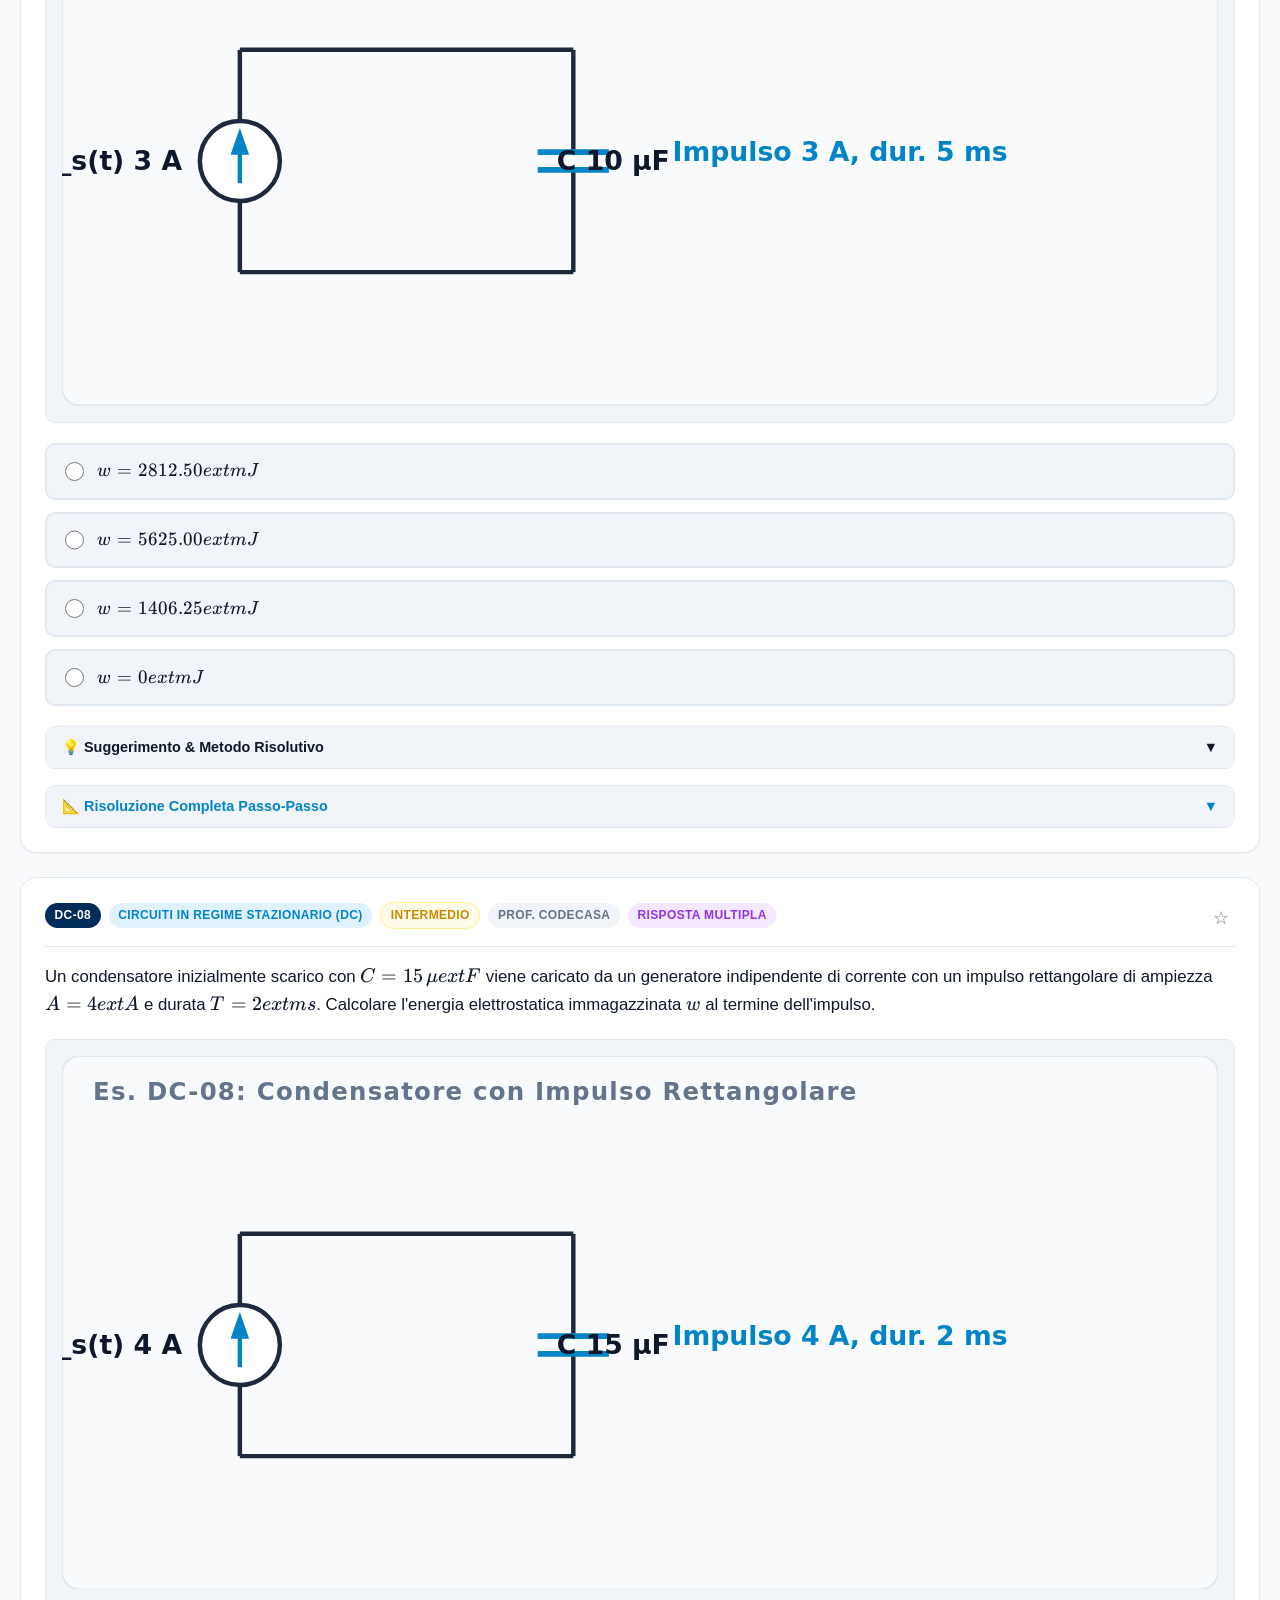
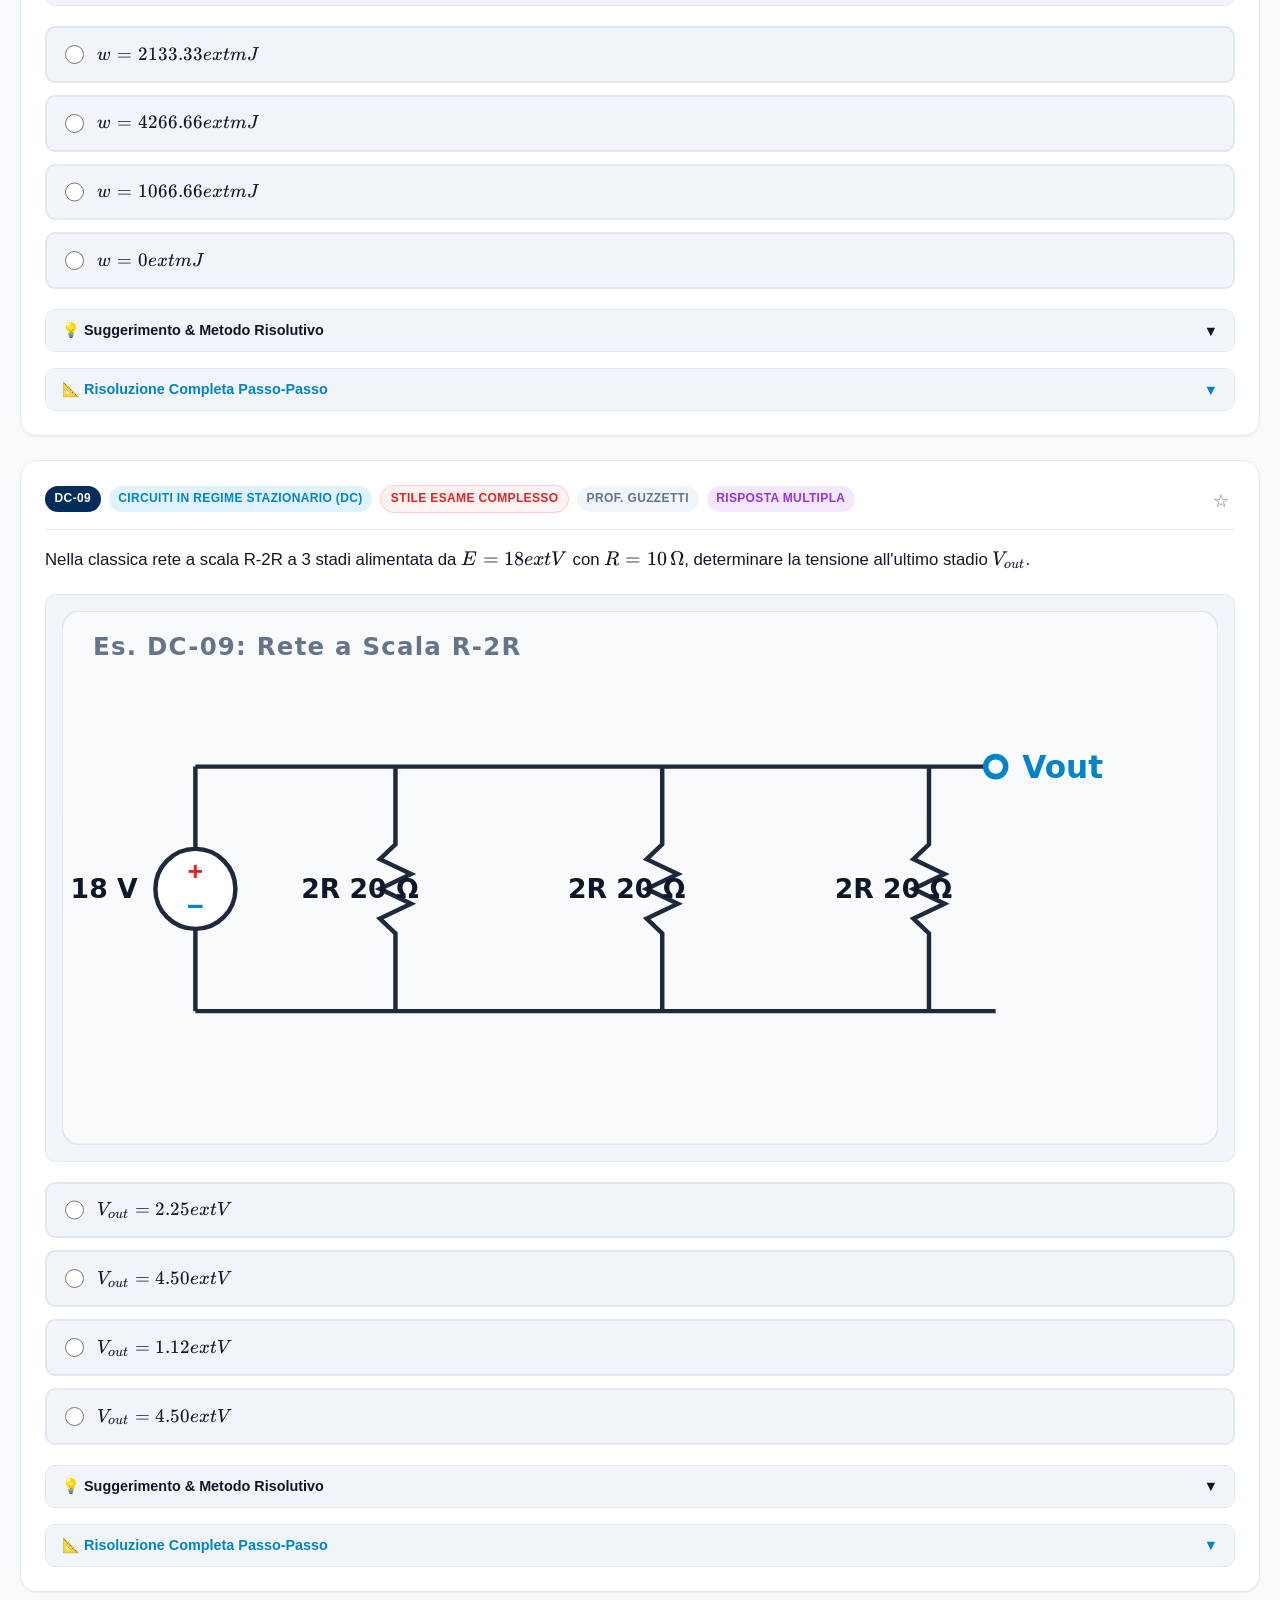
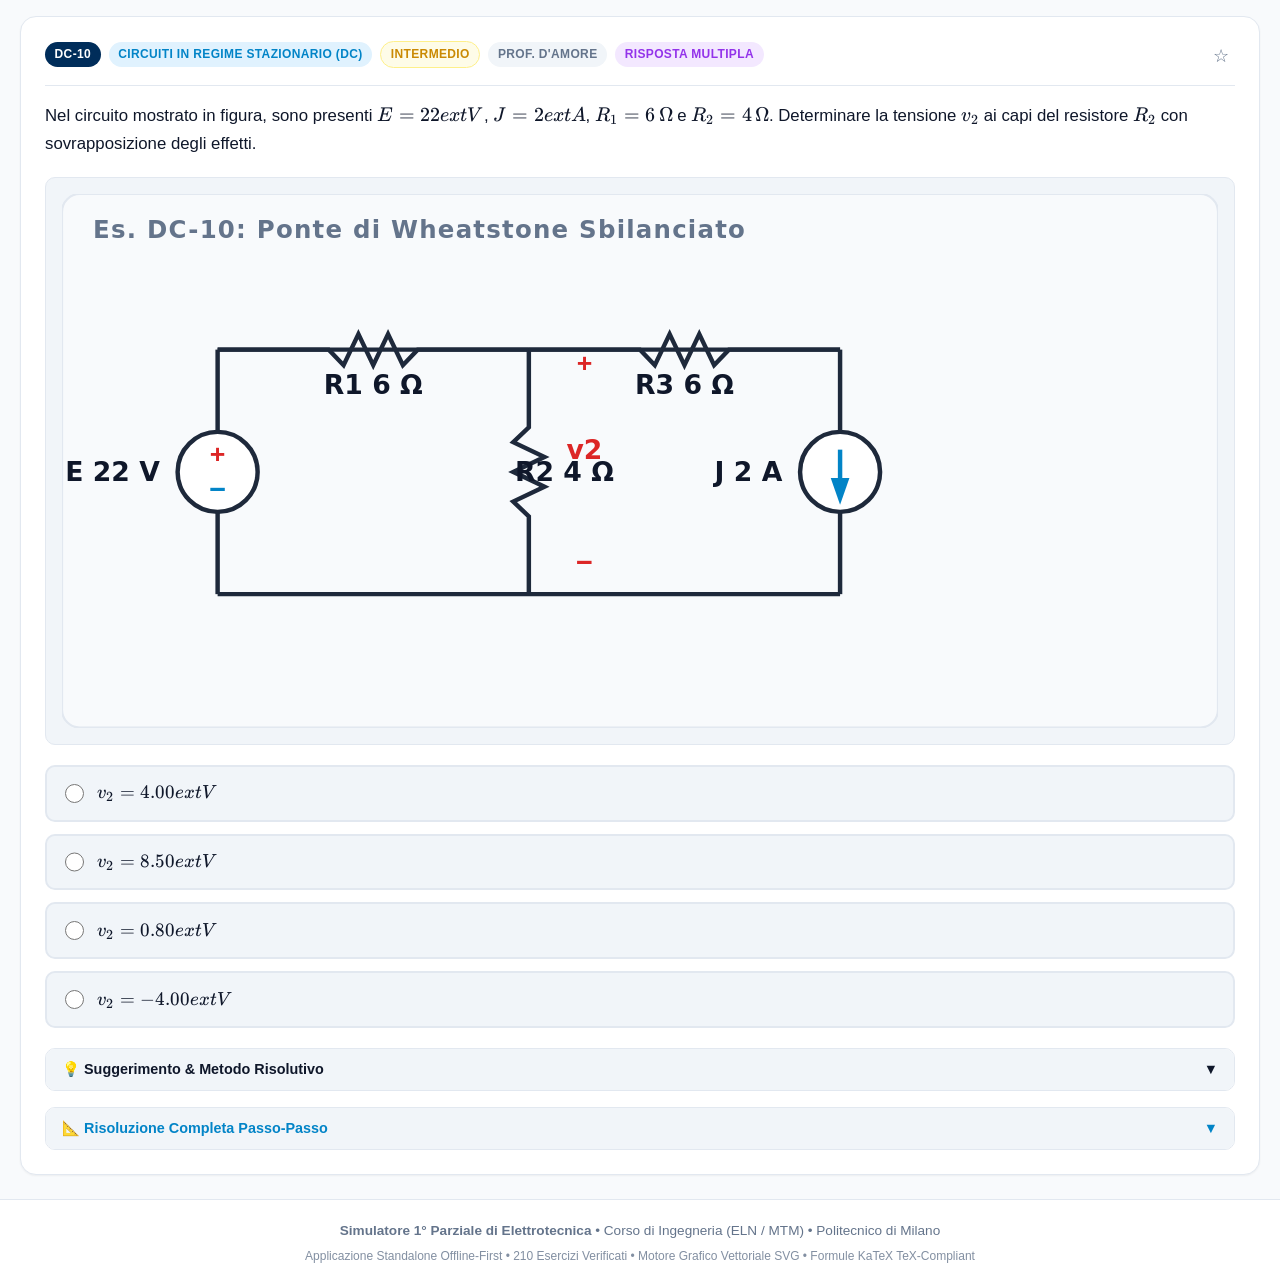
==== commit e656eaef: "Allinea simulatore 1° parziale ai temi desame WeBeep: 240 esercizi esatti, escludi stella-triangolo " ====
--- a/simulatore/index.html
+++ b/simulatore/index.html
@@ -20,7 +20,7 @@
         <span class="brand-badge">Polimi ELN/MTM</span>
         <div>
           <div class="brand-title">Simulatore Primo Parziale di Elettrotecnica</div>
-          <div class="brand-sub">Banca Dati Ufficiale 210 Esercizi Esame • Prof. D'Amore, Codecasa, Maffezzoni, Guzzetti</div>
+          <div class="brand-sub">Banca Dati Ufficiale 240 Esercizi Esame • Prof. D'Amore, Codecasa, Maffezzoni, Guzzetti</div>
         </div>
       </div>
 
@@ -52,7 +52,7 @@
       <div class="stat-card">
         <div class="stat-icon">📑</div>
         <div class="stat-content">
-          <div class="stat-val" id="stat-total">210</div>
+          <div class="stat-val" id="stat-total">240</div>
           <div class="stat-lbl">Totale Esercizi</div>
         </div>
       </div>
@@ -88,13 +88,13 @@
           <div class="form-group">
             <label for="filter-topic">Argomento del 1° Parziale</label>
             <select id="filter-topic" class="form-control">
-              <option value="all">Tutti gli argomenti (210)</option>
-              <option value="Circuiti in Regime Stazionario (DC)">1. Regime Stazionario DC & MNA</option>
+              <option value="all">Tutti gli argomenti (240)</option>
+              <option value="Circuiti in Regime Stazionario (DC)">1. Fondamenti DC & Condensatori Dinamici</option>
               <option value="Thévenin, Norton & Generatori Pilotati">2. Thévenin, Norton & Generatori Pilotati</option>
-              <option value="Bipoli Non Lineari & Diodi Ideali">3. Bipoli Non Lineari & Diodi Ideali</option>
-              <option value="Amplificatori Operazionali (OP-AMP)">4. Amplificatori Operazionali (OP-AMP)</option>
-              <option value="Doppi Bipoli & Trasformatore Ideale">5. Doppi Bipoli & Trasformatore Ideale</option>
-              <option value="Regime Sinusoidale Monofase (AC)">6. Regime Sinusoidale Monofase (AC)</option>
+              <option value="Amplificatori Operazionali (OP-AMP)">3. Amplificatori Operazionali (OP-AMP)</option>
+              <option value="Bipoli Non Lineari & Diodi Ideali">4. Bipoli Non Lineari & Diodi Ideali</option>
+              <option value="Metodi Sistematici & Analisi Nodale (NA / MNA)">5. Metodi Sistematici & Analisi Nodale (MNA)</option>
+              <option value="Doppi Bipoli & Trasformatore Ideale">6. Doppi Bipoli & Trasformatore Ideale</option>
             </select>
           </div>
 
@@ -156,11 +156,11 @@
         <!-- Filter Summary & Pagination bar -->
         <div class="filter-summary">
           <div>
-            Mostrati <strong id="filtered-count">210</strong> di <strong id="total-count">210</strong> esercizi
+            Mostrati <strong id="filtered-count">240</strong> di <strong id="total-count">240</strong> esercizi
           </div>
           <div class="pagination-controls">
             <button id="btn-prev-page" class="page-btn">◀ Precedente</button>
-            <span id="pagination-info" style="font-weight: 600;">Pagina 1 di 21</span>
+            <span id="pagination-info" style="font-weight: 600;">Pagina 1 di 24</span>
             <button id="btn-next-page" class="page-btn">Successivo ▶</button>
           </div>
         </div>
